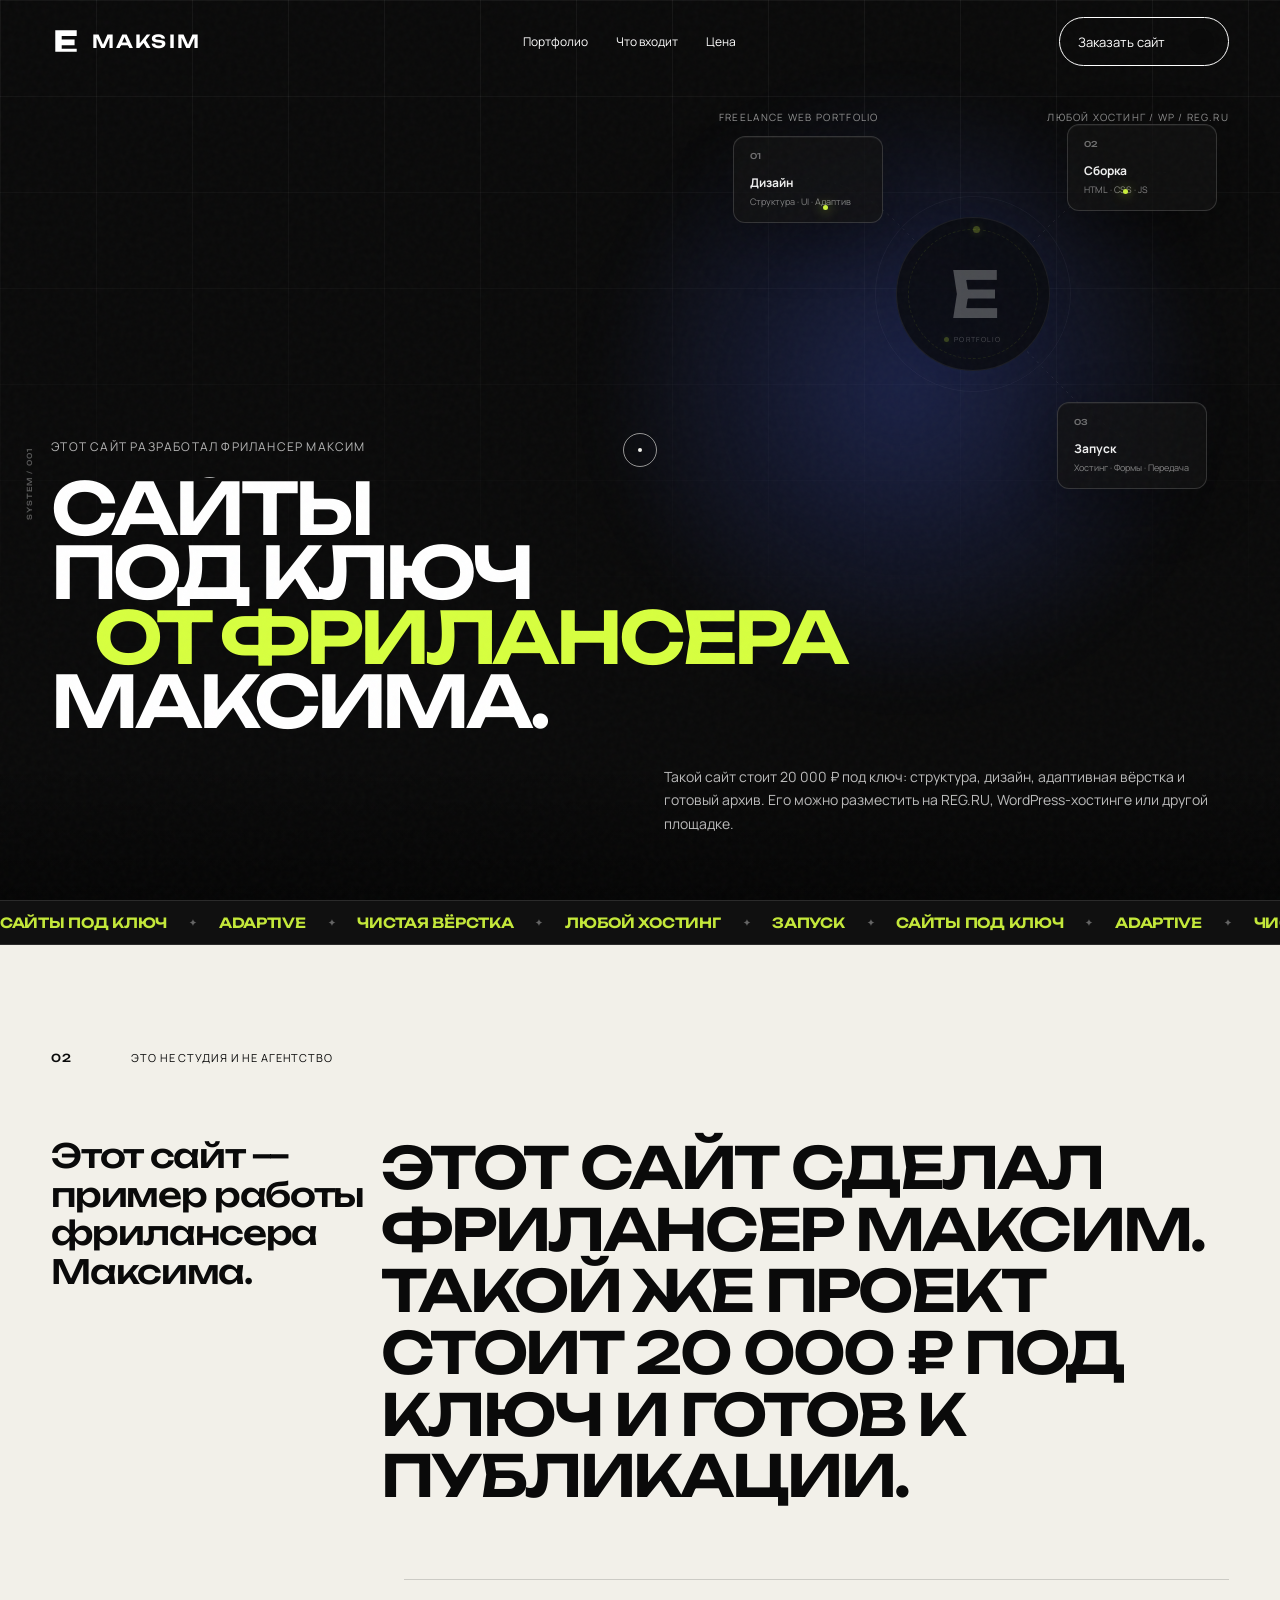
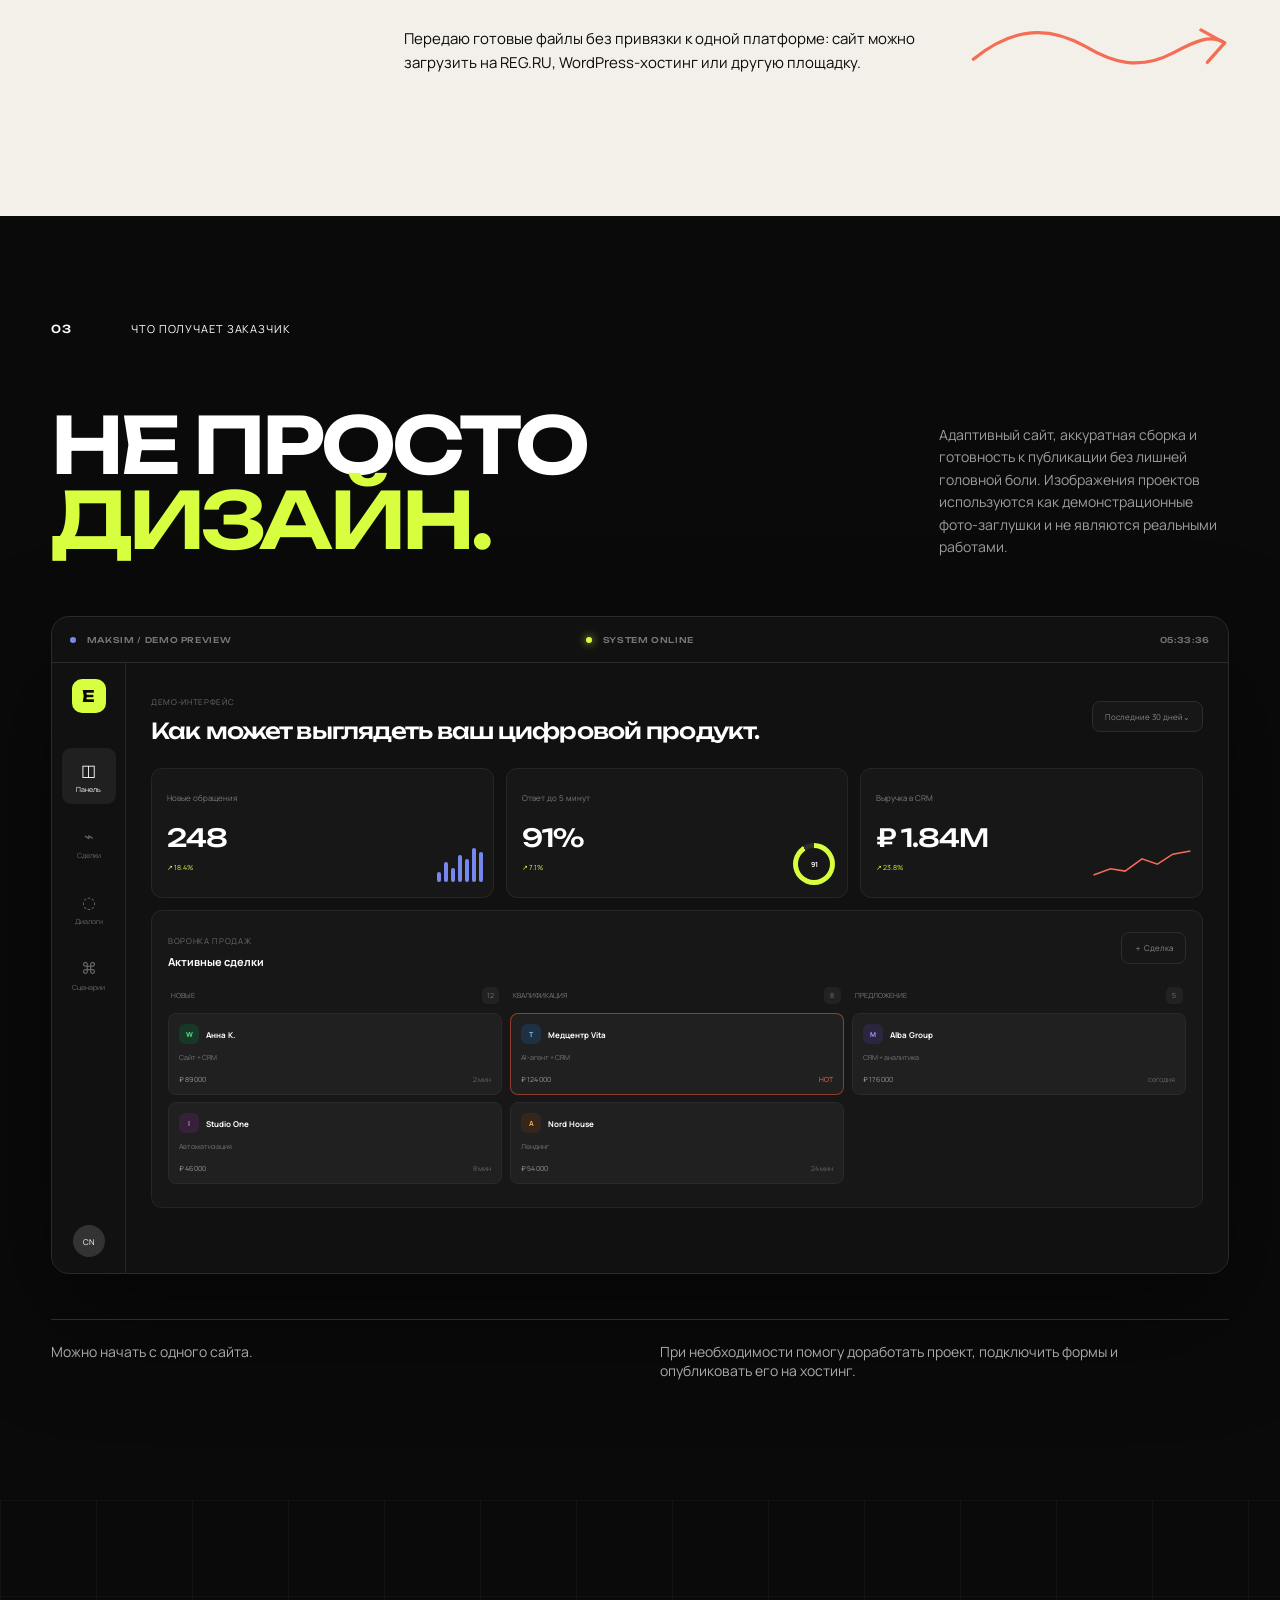
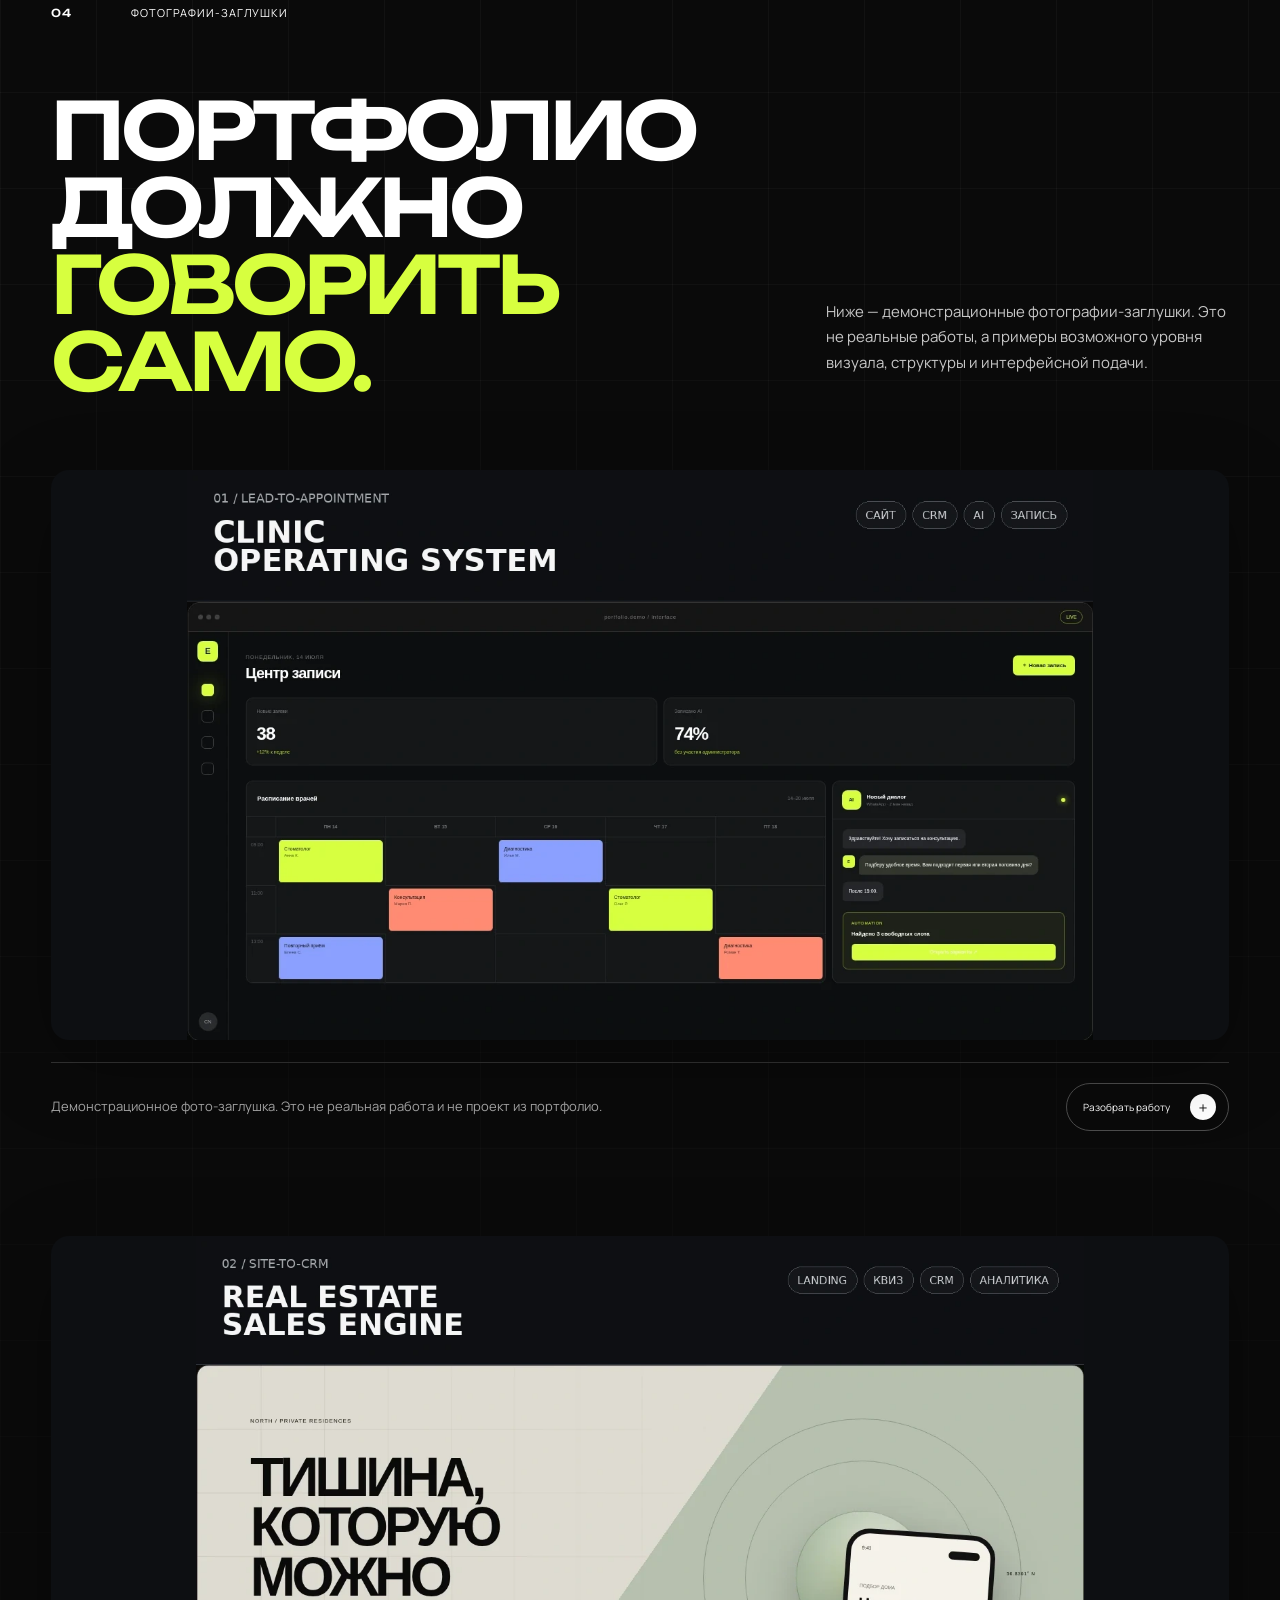
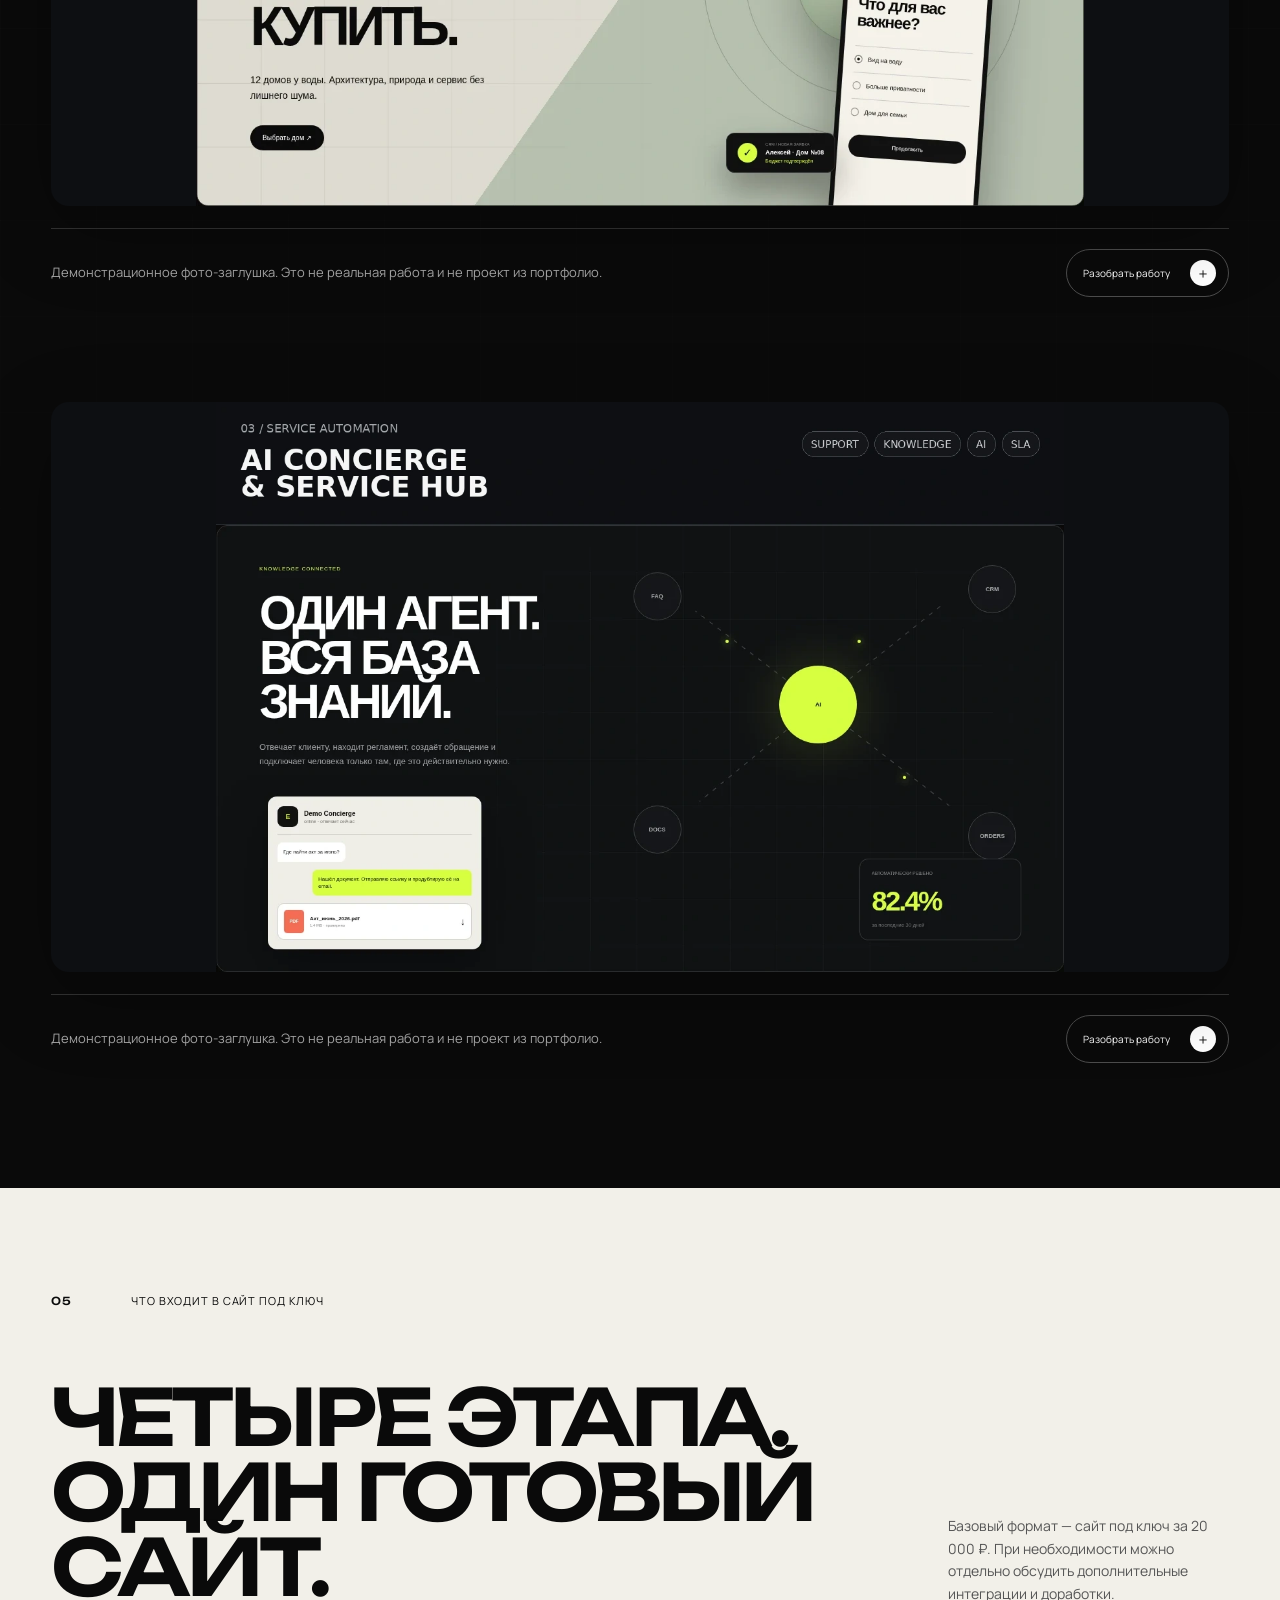
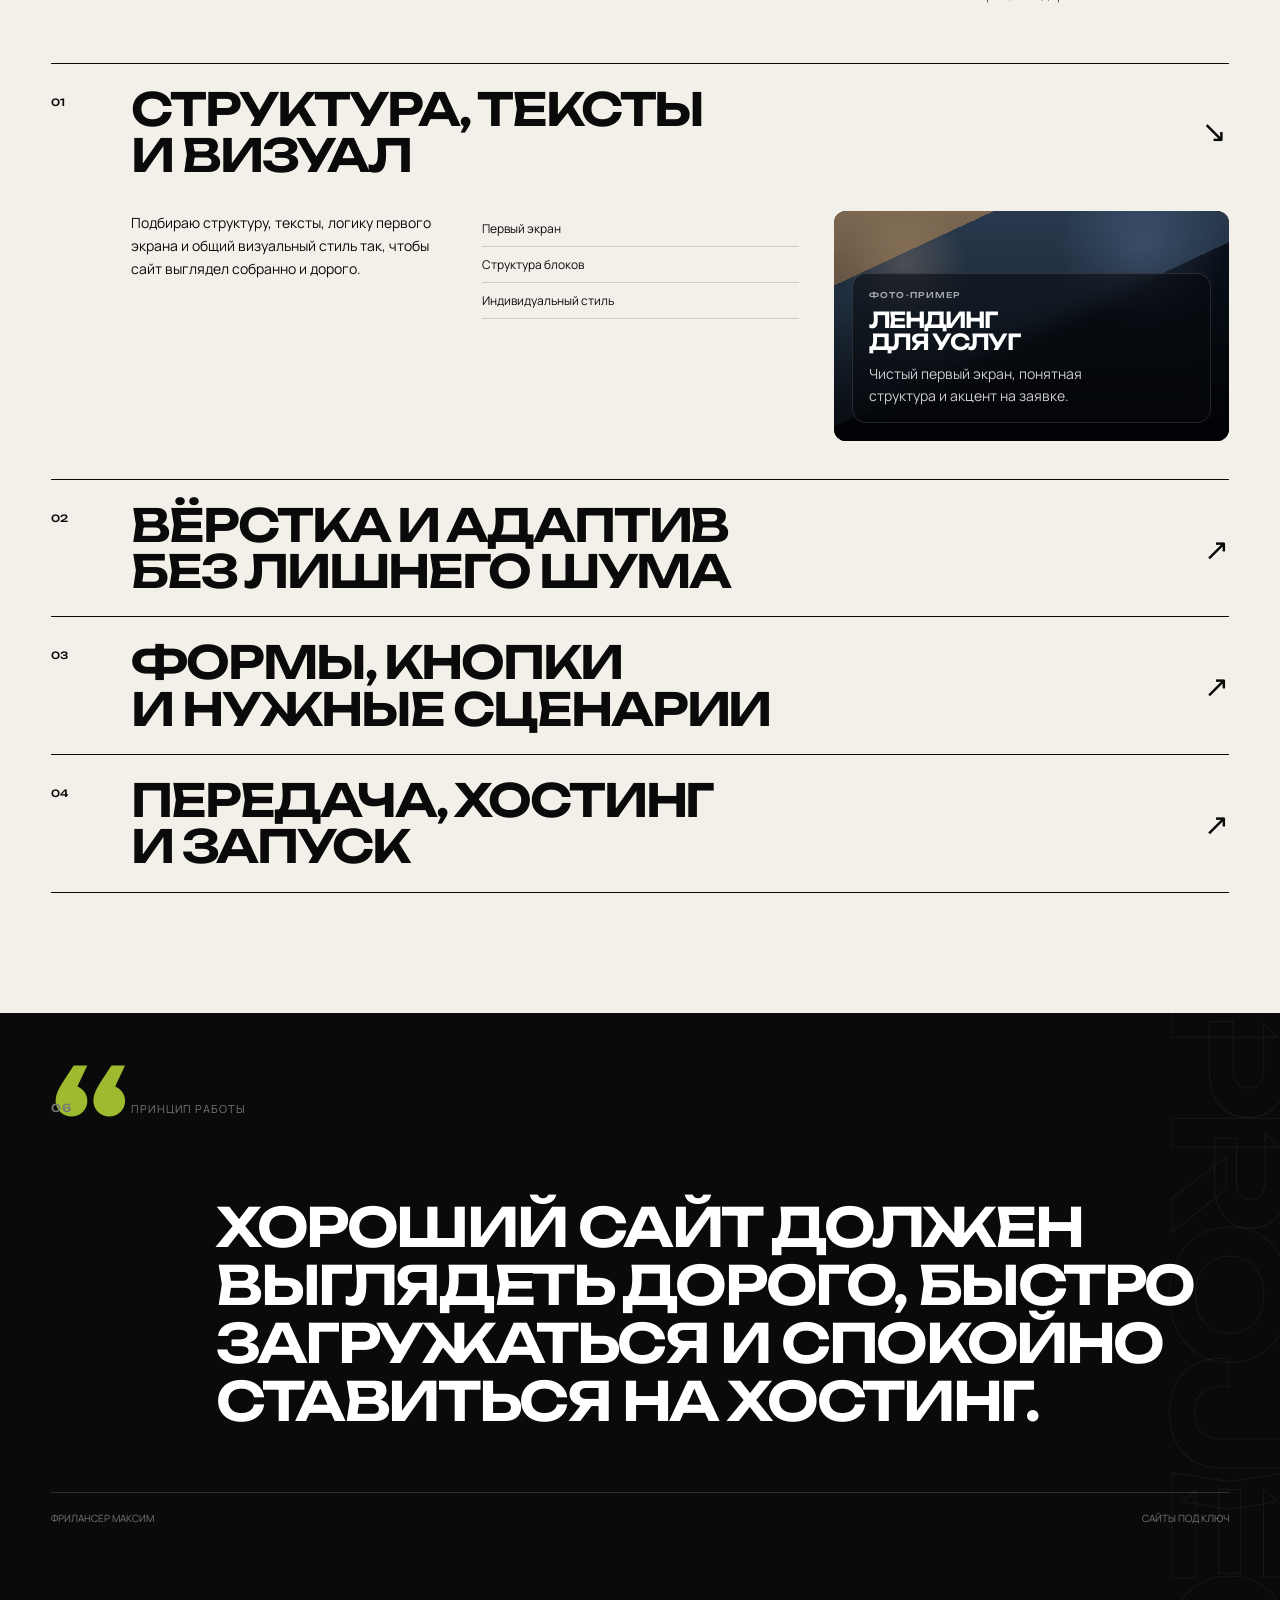
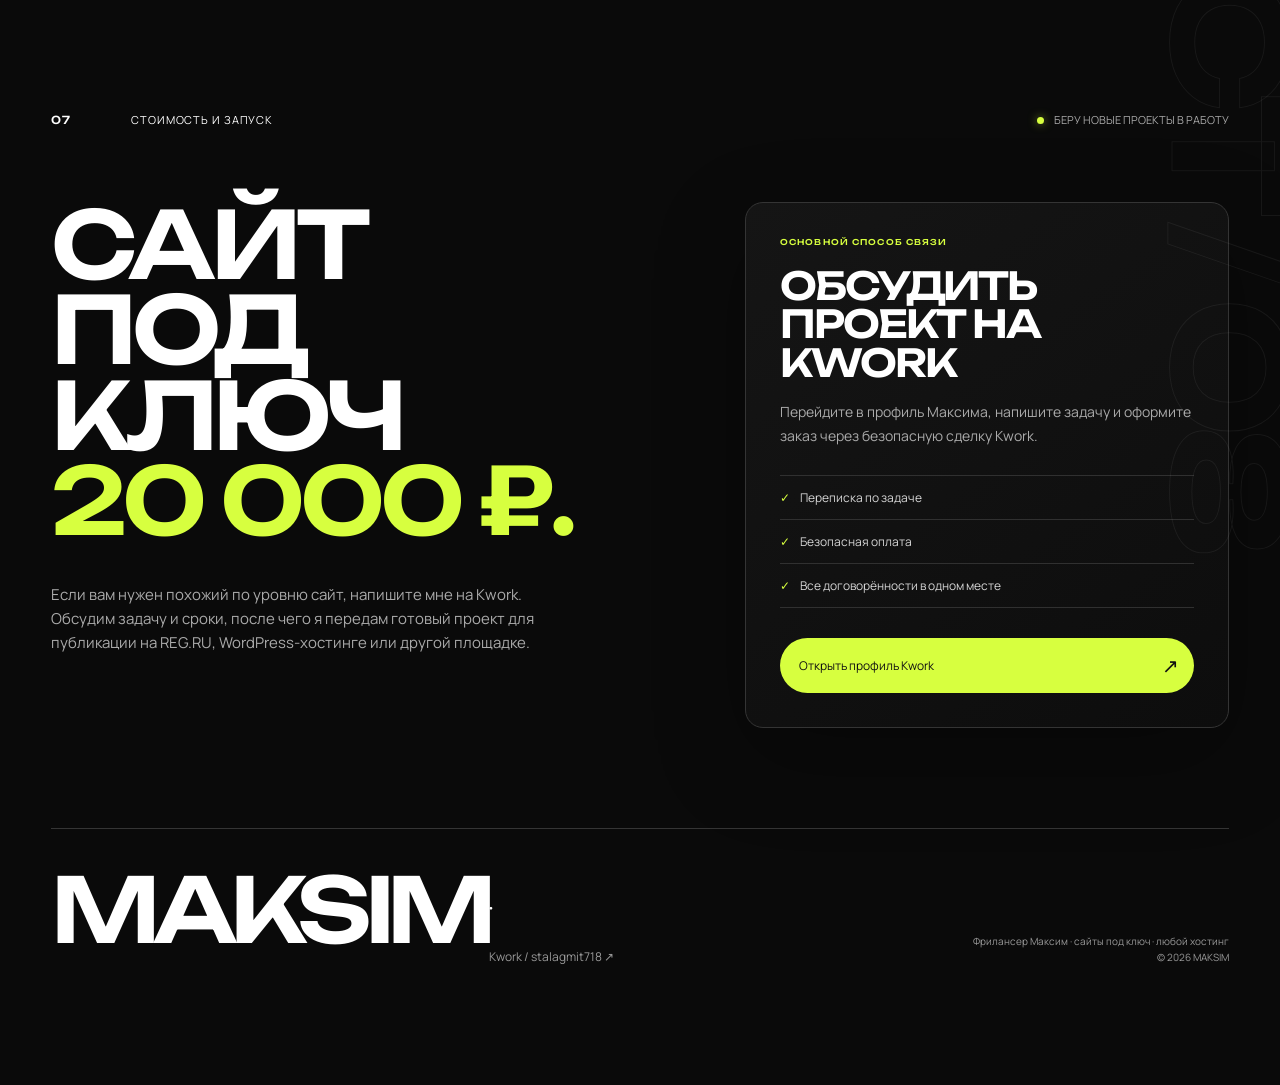
==== index.html @ 5addd1ff "Add files via upload" ====
<!DOCTYPE html>

<html lang="ru">
<head>
<meta charset="utf-8"/>
<meta content="width=device-width, initial-scale=1" name="viewport"/>
<meta content="#0b0b0b" name="theme-color"/>
<meta content="Портфолио фрилансера Максима: сайты под ключ, которые можно разместить на любом хостинге. Базовая стоимость — 20 000 ₽." name="description"/>
<title>Максим — сайты под ключ за 20 000 ₽</title>
<link href="assets/favicon.svg" rel="icon" type="image/svg+xml"/>
<link href="styles.css" rel="stylesheet"/>
</head>
<body class="is-loading">
<div aria-hidden="true" class="loader">
<div class="loader-mark">E</div>
<div class="loader-copy"><span>MAKSIM / WEB PORTFOLIO</span><b data-loader-count="">00</b></div>
<div class="loader-track"><i></i></div>
</div>
<div aria-hidden="true" class="noise"></div>
<div aria-hidden="true" class="progress"><span></span></div>
<div aria-hidden="true" class="cursor"><i></i></div>
<header class="site-header" data-header="">
<a aria-label="Портфолио Максима — на главную" class="brand magnetic" href="#top">
<svg aria-hidden="true" viewbox="0 0 42 42">
<path d="M6 6h30v8H15v5h18v8H15v5h21v4H6z"></path>
</svg>
<span>MAKSIM</span>
</a>
<nav aria-label="Основная навигация" class="desktop-nav"><a href="#work">Портфолио</a><a href="#services">Что входит</a><a href="#contact">Цена</a></nav>
<a class="header-cta magnetic" href="#contact"><span>Заказать сайт</span><b>↗</b></a>
<button aria-expanded="false" aria-label="Открыть меню" class="menu-toggle"><span></span><span></span></button>
</header>
<aside aria-hidden="true" class="mobile-menu">
<nav><a href="#work">Портфолио</a><a href="#services">Что входит</a><a href="#contact">Заказать сайт ↗</a></nav>
<small>Фрилансер · сайты под ключ · любой хостинг</small>
</aside>
<main id="top">
<section aria-labelledby="hero-title" class="hero section-dark">
<div aria-hidden="true" class="hero-grid"></div>
<div aria-hidden="true" class="hero-glow"></div>
<div class="hero-topline reveal">
<span>Freelance web portfolio</span>
<span>Любой хостинг / WP / reg.ru</span>
</div>
<div class="hero-copy">
<p class="eyebrow reveal">Этот сайт разработал фрилансер Максим</p>
<h1 id="hero-title">
<span class="line"><em>САЙТЫ</em></span>
<span class="line"><em>ПОД КЛЮЧ</em></span>
<span class="line accent-line"><em>ОТ ФРИЛАНСЕРА</em></span>
<span class="line"><em>МАКСИМА.</em></span>
</h1>
<div class="hero-bottom reveal">
<p>Такой сайт стоит 20 000 ₽ под ключ: структура, дизайн, адаптивная вёрстка и готовый архив. Его можно разместить на REG.RU, WordPress‑хостинге или другой площадке.</p>
</div>
</div>
<div aria-label="Схема создания сайта фрилансером Максимом" class="hero-orbit">
<svg aria-hidden="true" class="orbit-lines" preserveaspectratio="none" viewbox="0 0 800 620"><path d="M90 115 C245 100 285 205 390 285"></path><path d="M710 105 C560 105 525 205 410 285"></path><path d="M650 515 C545 455 510 385 410 315"></path></svg>
<div class="orbit-node n1" data-depth="8"><small>01</small><strong>Дизайн</strong><span>Структура · UI · Адаптив</span></div>
<div class="orbit-node n2" data-depth="13"><small>02</small><strong>Сборка</strong><span>HTML · CSS · JS</span></div>
<div class="orbit-node core" data-depth="18"><div class="core-ring"></div><strong>E</strong><i>portfolio</i></div>
<div class="orbit-node n4" data-depth="15"><small>03</small><strong>Запуск</strong><span>Хостинг · Формы · Передача</span></div>
<span class="signal s1"></span><span class="signal s2"></span>
</div>
<div aria-hidden="true" class="hero-watermark">E</div>
</section>
<section aria-label="Навыки и преимущества" class="ticker">
<div class="ticker-track">
<span>САЙТЫ ПОД КЛЮЧ</span><b>✦</b><span>ADAPTIVE</span><b>✦</b><span>ЧИСТАЯ ВЁРСТКА</span><b>✦</b><span>ЛЮБОЙ ХОСТИНГ</span><b>✦</b><span>ЗАПУСК</span><b>✦</b>
<span>САЙТЫ ПОД КЛЮЧ</span><b>✦</b><span>ADAPTIVE</span><b>✦</b><span>ЧИСТАЯ ВЁРСТКА</span><b>✦</b><span>ЛЮБОЙ ХОСТИНГ</span><b>✦</b><span>ЗАПУСК</span><b>✦</b>
</div>
</section>
<section class="manifesto section-light">
<div class="section-label reveal"><span>02</span><p>Это не студия и не агентство</p></div>
<div class="manifesto-copy">
<p class="intro reveal">Этот сайт — пример работы фрилансера Максима.</p>
<h2 class="word-reveal">ЭТОТ САЙТ СДЕЛАЛ ФРИЛАНСЕР МАКСИМ. ТАКОЙ ЖЕ ПРОЕКТ СТОИТ 20 000 ₽ ПОД КЛЮЧ И ГОТОВ К ПУБЛИКАЦИИ.</h2>
</div>
<div class="manifesto-foot reveal">
<p>Передаю готовые файлы без привязки к одной платформе: сайт можно загрузить на REG.RU, WordPress‑хостинг или другую площадку.</p>
<span aria-hidden="true" class="scribble">
<svg viewbox="0 0 240 80"><path d="M4 50c38-31 71-30 103-12 25 15 50 23 82 6 20-11 34-17 47-9"></path><path d="m214 23 22 12-16 18"></path></svg>
</span>
</div>
</section>
<section class="system section-dark" id="system">
<div class="section-label reveal"><span>03</span><p>Что получает заказчик</p></div>
<div class="system-heading">
<h2 class="reveal">НЕ ПРОСТО<br/><span>ДИЗАЙН.</span></h2>
<p class="reveal">Адаптивный сайт, аккуратная сборка и готовность к публикации без лишней головной боли. Изображения проектов используются как демонстрационные фото-заглушки и не являются реальными работами.</p>
</div>
<div class="control-room reveal">
<div class="window-top">
<div class="window-brand"><i></i> MAKSIM / DEMO PREVIEW</div>
<div class="window-status"><span></span> SYSTEM ONLINE</div>
<div class="window-time" id="clock">12:48:03</div>
</div>
<div class="control-layout">
<aside class="control-sidebar">
<div class="mini-logo">E</div>
<button aria-label="Панель" class="active"><span>◫</span><small>Панель</small></button>
<button aria-label="Сделки"><span>⌁</span><small>Сделки</small></button>
<button aria-label="Диалоги"><span>◌</span><small>Диалоги</small></button>
<button aria-label="Автоматизации"><span>⌘</span><small>Сценарии</small></button>
<div class="sidebar-bottom">CN</div>
</aside>
<div class="control-main">
<div class="dashboard-head">
<div><small>Демо‑интерфейс</small><h3>Как может выглядеть ваш цифровой продукт.</h3></div>
<button>Последние 30 дней⌄</button>
</div>
<div class="metric-row">
<article><small>Новые обращения</small><strong>248</strong><span>↗ 18.4%</span><div class="spark"><i></i><i></i><i></i><i></i><i></i><i></i><i></i></div></article>
<article><small>Ответ до 5 минут</small><strong>91%</strong><span>↗ 7.1%</span><div class="donut"><b>91</b></div></article>
<article><small>В работе</small><strong>64</strong><span class="neutral">12 требуют внимания</span><div class="people"><i>А</i><i>М</i><i>Д</i><i>+4</i></div></article>
<article><small>Выручка в CRM</small><strong>₽ 1.84M</strong><span>↗ 23.8%</span><div class="linechart"><svg viewbox="0 0 130 42"><path d="M2 35 24 27 43 30 65 14 85 21 105 8 128 4"></path></svg></div></article>
</div>
<div class="workspace-grid">
<div class="pipeline-panel">
<div class="panel-title"><div><small>Воронка продаж</small><strong>Активные сделки</strong></div><button>＋ Сделка</button></div>
<div class="pipeline-columns">
<div class="pipe-col"><header><span>НОВЫЕ</span><b>12</b></header>
<article><div><i class="source wa">W</i><strong>Анна К.</strong></div><small>Сайт + CRM</small><footer><span>₽ 89 000</span><b>2 мин</b></footer></article>
<article><div><i class="source ig">I</i><strong>Studio One</strong></div><small>Автоматизация</small><footer><span>₽ 46 000</span><b>8 мин</b></footer></article>
</div>
<div class="pipe-col"><header><span>КВАЛИФИКАЦИЯ</span><b>8</b></header>
<article class="hot"><div><i class="source tg">T</i><strong>Медцентр Vita</strong></div><small>AI‑агент + CRM</small><footer><span>₽ 124 000</span><b>HOT</b></footer></article>
<article><div><i class="source ad">A</i><strong>Nord House</strong></div><small>Лендинг</small><footer><span>₽ 54 000</span><b>24 мин</b></footer></article>
</div>
<div class="pipe-col"><header><span>ПРЕДЛОЖЕНИЕ</span><b>5</b></header>
<article><div><i class="source ml">M</i><strong>Alba Group</strong></div><small>CRM + аналитика</small><footer><span>₽ 176 000</span><b>сегодня</b></footer></article>
</div>
<div class="pipe-col"><header><span>СДЕЛКА</span><b>4</b></header>
<article class="won"><div><i class="source wa">W</i><strong>Forma</strong></div><small>Корпоративный сайт</small><footer><span>₽ 138 000</span><b>✓ WON</b></footer></article>
</div>
</div>
</div>
<div class="automation-panel">
<div class="panel-title"><div><small>Автоматизации</small><strong>Сценарий «Новая заявка»</strong></div><span class="live-dot">LIVE</span></div>
<div class="flow-canvas">
<svg preserveaspectratio="none" viewbox="0 0 500 310"><path d="M82 64 H182 V123 H280 V82 H410"></path><path d="M280 123 V229 H407"></path></svg>
<div class="flow-node fn1"><i>⚡</i><span>Триггер</span><strong>Новая заявка</strong></div>
<div class="flow-node fn2"><i>AI</i><span>Анализ</span><strong>Квалификация</strong></div>
<div class="flow-node fn3"><i>W</i><span>Сообщение</span><strong>Ответ в WhatsApp</strong></div>
<div class="flow-node fn4"><i>✓</i><span>CRM</span><strong>Создать сделку</strong></div>
<div class="flow-node fn5"><i>↻</i><span>Follow‑up</span><strong>Через 24 часа</strong></div>
<b class="pulse p1"></b><b class="pulse p2"></b>
</div>
</div>
</div>
</div>
</div>
</div>
<div class="system-caption reveal">
<p>Можно начать с одного сайта.</p>
<p>При необходимости помогу доработать проект, подключить формы и опубликовать его на хостинг.</p>
</div>
</section><section class="work section-dark" id="work">
<div class="section-label reveal"><span>04</span><p>Фотографии-заглушки</p></div>
<div class="work-head">
<h2 class="reveal">ПОРТФОЛИО ДОЛЖНО<br/><span>ГОВОРИТЬ САМО.</span></h2>
<div class="work-copy reveal">
<p>Ниже — демонстрационные фотографии-заглушки. Это не реальные работы, а примеры возможного уровня визуала, структуры и интерфейсной подачи.</p>

</div>
</div>
<div class="scene-stack">
<article class="scene-card scene-clinic reveal" data-scene="">

<figure class="portfolio-shot"><img alt="Статичное изображение проекта из портфолио Максима" decoding="async" loading="lazy" src="assets/portfolio-work-01.webp"/></figure>
<div class="scene-foot"><p>Демонстрационное фото-заглушка. Это не реальная работа и не проект из портфолио.</p><button class="scene-toggle" type="button"><span>Разобрать работу</span><b>＋</b></button></div>
<div class="scene-detail"><div class="scene-placeholder"><p>Тут будет разбор работы.</p></div></div>
</article>
<article class="scene-card scene-estate reveal" data-scene="">

<figure class="portfolio-shot"><img alt="Статичное изображение проекта из портфолио Максима" decoding="async" loading="lazy" src="assets/portfolio-work-02.webp"/></figure>
<div class="scene-foot"><p>Демонстрационное фото-заглушка. Это не реальная работа и не проект из портфолио.</p><button class="scene-toggle" type="button"><span>Разобрать работу</span><b>＋</b></button></div>
<div class="scene-detail"><div class="scene-placeholder"><p>Тут будет разбор работы.</p></div></div>
</article>
<article class="scene-card scene-service reveal" data-scene="">

<figure class="portfolio-shot"><img alt="Статичное изображение проекта из портфолио Максима" decoding="async" loading="lazy" src="assets/portfolio-work-03.webp"/></figure>
<div class="scene-foot"><p>Демонстрационное фото-заглушка. Это не реальная работа и не проект из портфолио.</p><button class="scene-toggle" type="button"><span>Разобрать работу</span><b>＋</b></button></div>
<div class="scene-detail"><div class="scene-placeholder"><p>Тут будет разбор работы.</p></div></div>
</article>
</div>
</section><section class="services section-light" id="services">
<div class="section-label reveal"><span>05</span><p>Что входит в сайт под ключ</p></div>
<div class="services-head reveal">
<h2>ЧЕТЫРЕ ЭТАПА.<br/><span>ОДИН ГОТОВЫЙ САЙТ.</span></h2>
<p>Базовый формат — сайт под ключ за 20 000 ₽. При необходимости можно отдельно обсудить дополнительные интеграции и доработки.</p>
</div>
<div class="service-list">
<article class="service-item active" data-service="web">
<div class="service-no">01</div>
<button class="service-trigger"><span>СТРУКТУРА, ТЕКСТЫ<br/>И ВИЗУАЛ</span><b>↗</b></button>
<div class="service-content">
<p>Подбираю структуру, тексты, логику первого экрана и общий визуальный стиль так, чтобы сайт выглядел собранно и дорого.</p>
<ul><li>Первый экран</li><li>Структура блоков</li><li>Индивидуальный стиль</li></ul>
<div class="service-visual visual-photo visual-photo-site">
<div class="photo-overlay"><small>Фото-пример</small><strong>ЛЕНДИНГ<br/>ДЛЯ УСЛУГ</strong><p>Чистый первый экран, понятная структура и акцент на заявке.</p></div>
</div>
</div>
</article>
<article class="service-item" data-service="crm">
<div class="service-no">02</div>
<button class="service-trigger"><span>ВЁРСТКА И АДАПТИВ<br/>БЕЗ ЛИШНЕГО ШУМА</span><b>↗</b></button>
<div class="service-content">
<p>Собираю сайт аккуратно: desktop, tablet и mobile‑версии, чистые отступы, понятная сетка и лёгкая анимация там, где она действительно нужна.</p>
<ul><li>HTML / CSS / JS</li><li>Адаптив</li><li>Базовые анимации</li></ul>
<div class="service-visual visual-photo visual-photo-portfolio"><div class="photo-overlay"><small>Фото-пример</small><strong>ПОРТФОЛИО<br/>ИЛИ ЛИЧНЫЙ БРЕНД</strong><p>Подходит для эксперта, фрилансера или креативного специалиста.</p></div></div>
</div>
</article>
<article class="service-item" data-service="ai">
<div class="service-no">03</div>
<button class="service-trigger"><span>ФОРМЫ, КНОПКИ<br/>И НУЖНЫЕ СЦЕНАРИИ</span><b>↗</b></button>
<div class="service-content">
<p>Добавляю нужные интерактивные элементы: формы, CTA‑кнопки, раскрывающиеся блоки, плавные переходы и другие сценарии, которые делают сайт живым.</p>
<ul><li>Формы заявок</li><li>CTA‑блоки</li><li>UI‑сценарии</li></ul>
<div class="service-visual visual-photo visual-photo-business"><div class="photo-overlay"><small>Фото-пример</small><strong>САЙТ<br/>ДЛЯ БИЗНЕСА</strong><p>Страница с формой, кнопками и понятным сценарием обращения.</p></div></div>
</div>
</article>
<article class="service-item" data-service="auto">
<div class="service-no">04</div>
<button class="service-trigger"><span>ПЕРЕДАЧА, ХОСТИНГ<br/>И ЗАПУСК</span><b>↗</b></button>
<div class="service-content">
<p>Передаю готовый архив сайта и при необходимости помогаю разместить его на обычном хостинге: reg.ru, WordPress‑хостинге и других площадках.</p>
<ul><li>Готовый архив</li><li>Помощь с публикацией</li><li>Любой хостинг</li></ul>
<div class="service-visual visual-auto"><div class="nodes-mini"><i>A</i><i>B</i><i>C</i><i>D</i><svg viewbox="0 0 300 160"><path d="M45 45 145 80 255 42M145 80 255 124"></path></svg></div></div>
</div>
</article>
</div>
</section>
<section class="quote section-dark">
<div class="section-label quote-label reveal"><span>06</span><p>Принцип работы</p></div>
<div aria-hidden="true" class="quote-mark">“</div>
<blockquote class="reveal">ХОРОШИЙ САЙТ ДОЛЖЕН ВЫГЛЯДЕТЬ ДОРОГО, БЫСТРО ЗАГРУЖАТЬСЯ И СПОКОЙНО СТАВИТЬСЯ НА ХОСТИНГ.</blockquote>
<div class="quote-foot reveal"><span>Фрилансер Максим</span><span>Сайты под ключ</span></div>
</section>
<section class="contact section-dark contact-refined" id="contact">
<div class="contact-top">
<div class="section-label reveal"><span>07</span><p>Стоимость и запуск</p></div>
<p class="availability reveal"><i></i> Беру новые проекты в работу</p>
</div>
<div class="contact-layout">
<div class="contact-copy reveal">
<h2>САЙТ<br/>ПОД КЛЮЧ<br/><span>20 000 ₽.</span></h2>
<p>Если вам нужен похожий по уровню сайт, напишите мне на Kwork. Обсудим задачу и сроки, после чего я передам готовый проект для публикации на REG.RU, WordPress‑хостинге или другой площадке.</p>
</div>
<div class="kwork-card reveal"><small>ОСНОВНОЙ СПОСОБ СВЯЗИ</small><h3>ОБСУДИТЬ ПРОЕКТ НА KWORK</h3><p>Перейдите в профиль Максима, напишите задачу и оформите заказ через безопасную сделку Kwork.</p><ul><li>Переписка по задаче</li><li>Безопасная оплата</li><li>Все договорённости в одном месте</li></ul><a class="kwork-button magnetic" href="https://kwork.ru/user/stalagmit718" rel="noopener noreferrer" target="_blank"><span>Открыть профиль Kwork</span><b>↗</b></a></div>
</div>
<footer class="site-footer">
<a class="footer-brand" href="#top">MAKSIM<sup>•</sup></a>
<div><a href="https://kwork.ru/user/stalagmit718" rel="noopener noreferrer" target="_blank">Kwork / stalagmit718 ↗</a></div>
<p>Фрилансер Максим · сайты под ключ · любой хостинг<br/>© 2026 MAKSIM</p>
</footer>
</section>
</main>
<script src="script.js"></script>
</body>
</html>
---- styles.css ----
@import url('https://fonts.googleapis.com/css2?family=Manrope:wght@400;500;600;700&family=Unbounded:wght@500;600;700&display=swap');

:root{
  --ink:#0a0a0a;
  --paper:#f2f0e9;
  --paper2:#e8e5dc;
  --acid:#d7ff3f;
  --coral:#ff5b3a;
  --blue:#4f6bff;
  --muted:#8f8f8a;
  --line:rgba(10,10,10,.16);
  --line-dark:rgba(255,255,255,.15);
  --pad:clamp(20px,4vw,68px);
  --display:'Unbounded',Arial,sans-serif;
  --body:'Manrope',Arial,sans-serif;
}
*{box-sizing:border-box}
html{scroll-behavior:smooth;background:var(--ink)}
body{margin:0;background:var(--paper);color:var(--ink);font-family:var(--body);overflow-x:hidden;cursor:none}
a,button,input,textarea{font:inherit}a{color:inherit;text-decoration:none}button{color:inherit}.noise{position:fixed;inset:0;z-index:999;pointer-events:none;opacity:.035;background-image:url("data:image/svg+xml,%3Csvg viewBox='0 0 180 180' xmlns='http://www.w3.org/2000/svg'%3E%3Cfilter id='n'%3E%3CfeTurbulence type='fractalNoise' baseFrequency='.9' numOctaves='4' stitchTiles='stitch'/%3E%3C/filter%3E%3Crect width='100%25' height='100%25' filter='url(%23n)' opacity='.8'/%3E%3C/svg%3E")}.progress{position:fixed;left:0;top:0;width:100%;height:3px;z-index:1100;pointer-events:none}.progress span{display:block;width:0;height:100%;background:var(--acid)}.cursor{position:fixed;left:0;top:0;width:34px;height:34px;border:1px solid rgba(255,255,255,.6);border-radius:50%;mix-blend-mode:difference;z-index:1200;pointer-events:none;transform:translate(-50%,-50%);transition:width .25s,height .25s,background .25s}.cursor i{position:absolute;width:4px;height:4px;border-radius:50%;background:#fff;left:50%;top:50%;transform:translate(-50%,-50%)}.cursor.hover{width:62px;height:62px;background:#fff;border-color:#fff}.cursor.hover i{display:none}
.site-header{position:fixed;z-index:1000;top:0;left:0;width:100%;height:82px;padding:0 var(--pad);display:flex;align-items:center;justify-content:space-between;color:#fff;transition:background .3s,color .3s,transform .4s,border .3s}.site-header.scrolled{background:rgba(242,240,233,.9);backdrop-filter:blur(18px);color:var(--ink);border-bottom:1px solid rgba(10,10,10,.08)}.site-header.hide{transform:translateY(-100%)}.brand{display:flex;gap:11px;align-items:center;font:600 18px var(--display);letter-spacing:-.05em}.brand svg{width:30px;fill:currentColor}.desktop-nav{display:flex;gap:34px;font-size:13px}.desktop-nav a{position:relative}.desktop-nav a:after{content:"";position:absolute;left:0;bottom:-5px;width:0;height:1px;background:currentColor;transition:.25s}.desktop-nav a:hover:after{width:100%}.header-cta{display:flex;align-items:center;gap:24px;font-size:13px;border:1px solid currentColor;border-radius:99px;padding:11px 14px 11px 18px}.header-cta b{display:grid;place-items:center;width:25px;height:25px;background:currentColor;color:var(--ink);border-radius:50%;font-weight:400}.site-header.scrolled .header-cta b{color:var(--paper)}.menu-toggle{display:none;border:0;background:none;width:42px;height:42px;padding:10px}.menu-toggle span{height:1px;background:currentColor;display:block;margin:7px 0;transition:.3s}.mobile-menu{position:fixed;inset:0;z-index:900;background:var(--acid);padding:120px var(--pad) 40px;transform:translateY(-100%);transition:.55s cubic-bezier(.77,0,.18,1);display:flex;flex-direction:column;justify-content:space-between}.mobile-menu.open{transform:translateY(0)}.mobile-menu nav{display:flex;flex-direction:column}.mobile-menu nav a{font:600 clamp(34px,10vw,60px)/1.2 var(--display);padding:14px 0;border-bottom:1px solid rgba(0,0,0,.2)}
.section-dark{background:var(--ink);color:#fff}.section-light{background:var(--paper);color:var(--ink)}.section-coral{background:var(--coral);color:var(--ink)}.section-lime{background:var(--acid);color:var(--ink)}.section-label{display:grid;grid-template-columns:80px 1fr;align-items:center;font-size:11px;text-transform:uppercase;letter-spacing:.08em}.section-label span{font:500 11px var(--display)}.section-label p{margin:0}
.hero{position:relative;min-height:100svh;padding:110px var(--pad) 42px;overflow:hidden;display:flex;flex-direction:column}.hero-grid{position:absolute;inset:0;background-image:linear-gradient(rgba(255,255,255,.05) 1px,transparent 1px),linear-gradient(90deg,rgba(255,255,255,.05) 1px,transparent 1px);background-size:7.5vw 7.5vw;mask-image:linear-gradient(to bottom,black 0,transparent 78%)}.hero-glow{position:absolute;width:650px;height:650px;border-radius:50%;right:4%;top:7%;background:radial-gradient(circle,rgba(79,107,255,.25),rgba(79,107,255,0) 68%);filter:blur(20px)}.hero-topline{position:relative;z-index:2;display:flex;justify-content:space-between;margin-left:calc(55% + 20px);font-size:10px;letter-spacing:.12em;text-transform:uppercase;color:#969696}.hero-copy{position:relative;z-index:3;margin-top:auto;padding-top:8vh}.eyebrow{font-size:12px;color:#b6b6b6;text-transform:uppercase;letter-spacing:.1em;margin:0 0 22px}.hero h1{font:600 clamp(44px,6.35vw,120px)/.88 var(--display);letter-spacing:-.075em;margin:0;text-transform:uppercase;position:relative;z-index:5;max-width:95%}.hero h1 .line{display:block;overflow:hidden}.hero h1 em{display:block;font-style:normal;transform:translateY(105%);animation:titleIn 1.1s cubic-bezier(.16,1,.3,1) forwards}.hero h1 .line:nth-child(2) em{animation-delay:.08s}.hero h1 .line:nth-child(3) em{animation-delay:.16s}.hero h1 .line:nth-child(4) em{animation-delay:.24s}.hero h1 .accent-line{color:var(--acid);margin-left:8%}@keyframes titleIn{to{transform:translateY(0)}}.hero-bottom{display:grid;grid-template-columns:1fr 140px;gap:30px;align-items:end;width:47%;margin:34px 0 0 auto}.hero-bottom p{margin:0;font-size:15px;line-height:1.65;color:#c9c9c9}.round-link{width:112px;height:112px;border:1px solid #777;border-radius:50%;display:flex;flex-direction:column;justify-content:center;align-items:center;gap:10px;text-align:center;text-transform:uppercase;font-size:9px;letter-spacing:.08em;transition:.3s}.round-link b{font-size:20px;font-weight:400}.round-link:hover{background:var(--acid);color:var(--ink);border-color:var(--acid)}.hero-orbit{position:absolute;z-index:2;right:var(--pad);top:98px;width:42vw;height:47vh;min-height:390px;max-height:600px}.orbit-lines{position:absolute;inset:0;width:100%;height:100%;overflow:visible}.orbit-lines path{fill:none;stroke:rgba(255,255,255,.15);stroke-width:1;stroke-dasharray:4 7}.orbit-node{position:absolute;background:rgba(18,18,18,.8);border:1px solid rgba(255,255,255,.16);backdrop-filter:blur(12px);border-radius:12px;padding:14px 16px;min-width:144px;box-shadow:0 20px 60px rgba(0,0,0,.25);transition:transform .25s ease-out}.orbit-node small{display:block;font:500 8px var(--display);color:#777;margin-bottom:13px}.orbit-node strong{display:block;font-size:12px}.orbit-node span{display:block;font-size:9px;color:#8c8c8c;margin-top:4px}.orbit-node.n1{left:0;top:7%}.orbit-node.n2{right:2%;top:3%}.orbit-node.n3{left:2%;bottom:4%}.orbit-node.n4{right:1%;bottom:6%}.orbit-node.n5{right:3%;top:46%}.orbit-node.core{left:50%;top:47%;transform:translate(-50%,-50%);width:182px;height:182px;border-radius:50%;padding:0;display:grid;place-items:center;text-align:center;background:#111;border-color:rgba(215,255,63,.5);box-shadow:0 0 80px rgba(215,255,63,.12)}.core-ring{position:absolute;inset:11px;border:1px dashed rgba(215,255,63,.4);border-radius:50%;animation:spin 18s linear infinite}.orbit-node.core span{position:absolute;top:40px;font:600 10px var(--display);color:var(--acid);letter-spacing:.12em}.orbit-node.core strong{font:600 19px/1.05 var(--display);letter-spacing:-.04em}.orbit-node.core i{position:absolute;bottom:37px;font-style:normal;font-size:8px;text-transform:uppercase;color:#888}.orbit-node.core i:before{content:"";display:inline-block;width:5px;height:5px;border-radius:50%;background:var(--acid);margin-right:5px;box-shadow:0 0 8px var(--acid)}@keyframes spin{to{transform:rotate(360deg)}}.signal{position:absolute;width:5px;height:5px;background:var(--acid);border-radius:50%;box-shadow:0 0 12px var(--acid)}.signal.s1{left:20%;top:25%;animation:signal1 4.8s linear infinite}.signal.s2{right:19%;top:21%;animation:signal2 5.4s linear infinite}.signal.s3{left:24%;bottom:20%;animation:signal3 5s linear infinite}.signal.s4{right:15%;bottom:17%;animation:signal4 4.4s linear infinite}@keyframes signal1{50%{transform:translate(170px,100px);opacity:1}100%{transform:translate(300px,170px);opacity:0}}@keyframes signal2{50%{transform:translate(-140px,90px);opacity:1}100%{transform:translate(-260px,160px);opacity:0}}@keyframes signal3{50%{transform:translate(160px,-60px);opacity:1}100%{transform:translate(280px,-110px);opacity:0}}@keyframes signal4{50%{transform:translate(-140px,-55px);opacity:1}100%{transform:translate(-260px,-105px);opacity:0}}.hero-index{position:absolute;right:var(--pad);bottom:42px;display:flex;align-items:center;gap:10px;font:500 8px var(--display);color:#777}.hero-index i{display:block;width:60px;height:1px;background:#555}
.ticker{overflow:hidden;background:var(--acid);border-top:1px solid var(--ink);border-bottom:1px solid var(--ink);padding:18px 0}.ticker-track{display:flex;align-items:center;width:max-content;gap:25px;animation:ticker 28s linear infinite;font:600 18px var(--display);letter-spacing:-.04em}.ticker-track b{font-size:12px}@keyframes ticker{to{transform:translateX(-50%)}}
.manifesto{padding:90px var(--pad) 120px}.manifesto-copy{display:grid;grid-template-columns:30% 70%;margin-top:85px}.manifesto-copy .intro{margin:0;font:500 clamp(28px,3.1vw,55px)/1.1 var(--display);letter-spacing:-.055em;max-width:360px}.manifesto-copy .intro em{font-style:normal;color:var(--coral)}.manifesto h2{margin:0;font:600 clamp(38px,5.6vw,98px)/.99 var(--display);letter-spacing:-.07em}.manifesto h2 .word{display:inline-block;opacity:.13;transition:opacity .35s}.manifesto h2 .word.on{opacity:1}.manifesto-foot{margin:90px 0 0 30%;display:grid;grid-template-columns:1fr 260px;gap:30px;align-items:center;border-top:1px solid var(--line);padding-top:25px}.manifesto-foot p{max-width:600px;font-size:17px;line-height:1.6;margin:0}.scribble svg{width:100%;fill:none;stroke:var(--coral);stroke-width:3;stroke-linecap:round;stroke-linejoin:round}
.system{padding:90px var(--pad) 120px;overflow:hidden}.system-heading{display:flex;justify-content:space-between;align-items:flex-end;margin:80px 0 65px}.system-heading h2,.services-head h2,.approach-head h2{font:600 clamp(50px,7vw,124px)/.88 var(--display);letter-spacing:-.075em;margin:0}.system-heading h2 span{color:var(--acid)}.system-heading p{width:290px;margin:0;color:#aaa;line-height:1.6}.control-room{border:1px solid #2a2a2a;border-radius:18px;background:#111;box-shadow:0 60px 150px rgba(0,0,0,.55);overflow:hidden;transform:perspective(1800px) rotateX(3deg);transform-origin:center top}.window-top{height:46px;border-bottom:1px solid #2b2b2b;display:grid;grid-template-columns:1fr 1fr 1fr;align-items:center;padding:0 18px;color:#777;font:500 8px var(--display);letter-spacing:.08em}.window-brand i,.window-status span{display:inline-block;width:6px;height:6px;border-radius:50%;margin-right:8px}.window-brand i{background:var(--blue)}.window-status{text-align:center}.window-status span{background:var(--acid);box-shadow:0 0 8px var(--acid)}.window-time{text-align:right}.control-layout{display:grid;grid-template-columns:74px 1fr;min-height:680px}.control-sidebar{border-right:1px solid #262626;padding:16px 10px;display:flex;flex-direction:column;align-items:center;gap:10px}.mini-logo{font:700 16px var(--display);width:34px;height:34px;border-radius:10px;background:var(--acid);color:var(--ink);display:grid;place-items:center;margin-bottom:25px}.control-sidebar button{width:54px;height:56px;background:transparent;border:0;border-radius:9px;color:#686868;display:flex;flex-direction:column;align-items:center;justify-content:center;gap:4px}.control-sidebar button span{font-size:16px}.control-sidebar button small{font-size:7px}.control-sidebar button.active{background:#202020;color:#fff}.sidebar-bottom{margin-top:auto;width:32px;height:32px;border-radius:50%;background:#333;display:grid;place-items:center;font-size:8px}.control-main{padding:25px}.dashboard-head,.panel-title{display:flex;justify-content:space-between;align-items:center}.dashboard-head small,.panel-title small{color:#686868;font-size:8px;text-transform:uppercase;letter-spacing:.08em}.dashboard-head h3{font:500 22px var(--display);letter-spacing:-.04em;margin:7px 0 0}.dashboard-head button,.panel-title button{border:1px solid #2c2c2c;background:#171717;color:#888;border-radius:8px;padding:9px 12px;font-size:8px}.metric-row{display:grid;grid-template-columns:repeat(4,1fr);gap:12px;margin-top:24px}.metric-row article{position:relative;min-height:130px;background:#171717;border:1px solid #262626;border-radius:11px;padding:15px;overflow:hidden}.metric-row small{color:#7b7b7b;font-size:8px}.metric-row strong{display:block;font:500 25px var(--display);letter-spacing:-.04em;margin-top:16px}.metric-row span{font-size:7px;color:var(--acid)}.metric-row span.neutral{color:#777}.spark{position:absolute;right:10px;bottom:15px;display:flex;align-items:end;gap:3px;height:36px}.spark i{width:4px;background:var(--blue);border-radius:2px}.spark i:nth-child(1){height:10px}.spark i:nth-child(2){height:20px}.spark i:nth-child(3){height:14px}.spark i:nth-child(4){height:27px}.spark i:nth-child(5){height:23px}.spark i:nth-child(6){height:34px}.spark i:nth-child(7){height:30px}.donut{position:absolute;right:12px;bottom:12px;width:42px;height:42px;border-radius:50%;background:conic-gradient(var(--acid) 0 91%,#2d2d2d 91%);display:grid;place-items:center}.donut:after{content:"";position:absolute;inset:5px;border-radius:50%;background:#171717}.donut b{font-size:7px;z-index:1}.people{position:absolute;right:12px;bottom:12px;display:flex}.people i{font-style:normal;width:25px;height:25px;margin-left:-6px;border:2px solid #171717;border-radius:50%;background:#373737;display:grid;place-items:center;font-size:7px}.linechart{position:absolute;right:10px;bottom:12px;width:100px}.linechart path{fill:none;stroke:var(--coral);stroke-width:2}.workspace-grid{display:grid;grid-template-columns:1.45fr .75fr;gap:12px;margin-top:12px}.pipeline-panel,.automation-panel{background:#171717;border:1px solid #262626;border-radius:11px;padding:16px;min-width:0}.panel-title strong{display:block;font-size:11px;margin-top:5px}.pipeline-columns{display:grid;grid-template-columns:repeat(4,1fr);gap:8px;margin-top:18px}.pipe-col{min-width:0}.pipe-col header{display:flex;justify-content:space-between;align-items:center;padding:0 3px 9px;font-size:7px;color:#777}.pipe-col header b{width:17px;height:17px;border-radius:5px;background:#222;display:grid;place-items:center;font-weight:400}.pipe-col article{background:#202020;border:1px solid #2a2a2a;border-radius:8px;padding:10px;margin-bottom:7px}.pipe-col article>div{display:flex;align-items:center;gap:7px}.source{width:20px;height:20px;border-radius:6px;display:grid;place-items:center;font-style:normal;font-size:7px;font-weight:700}.source.wa{background:#173827;color:#66e294}.source.ig{background:#37203a;color:#e08bec}.source.tg{background:#1d3142;color:#6ec6ff}.source.ad{background:#34261a;color:#ffb04e}.source.ml{background:#2b2540;color:#a79aff}.pipe-col article strong{font-size:8px}.pipe-col article>small{display:block;color:#747474;font-size:7px;margin:9px 0 13px}.pipe-col footer{display:flex;justify-content:space-between;font-size:7px;color:#999}.pipe-col footer b{font-weight:400;color:#666}.pipe-col article.hot{border-color:rgba(255,91,58,.5)}.pipe-col article.hot footer b{color:var(--coral)}.pipe-col article.won{border-color:rgba(215,255,63,.4)}.pipe-col article.won footer b{color:var(--acid)}.live-dot{font:500 7px var(--display);color:var(--acid);padding:6px 8px;border-radius:99px;background:rgba(215,255,63,.08)}.flow-canvas{height:330px;margin-top:14px;border-radius:8px;background-image:radial-gradient(#303030 1px,transparent 1px);background-size:12px 12px;position:relative;overflow:hidden}.flow-canvas svg{position:absolute;inset:0;width:100%;height:100%}.flow-canvas path{fill:none;stroke:#4c4c4c;stroke-width:1.5}.flow-node{position:absolute;width:120px;background:#232323;border:1px solid #363636;border-radius:8px;padding:9px}.flow-node i{float:left;width:23px;height:23px;border-radius:6px;background:#343434;display:grid;place-items:center;font-style:normal;font-size:7px;margin-right:7px}.flow-node span{display:block;color:#6e6e6e;font-size:6px}.flow-node strong{display:block;font-size:7px;margin-top:3px}.fn1{left:5%;top:12%}.fn2{left:36%;top:33%}.fn3{right:3%;top:17%}.fn4{right:4%;bottom:13%}.fn5{left:35%;bottom:9%}.pulse{position:absolute;width:6px;height:6px;border-radius:50%;background:var(--acid);box-shadow:0 0 10px var(--acid)}.pulse.p1{left:20%;top:21%;animation:flowPulse1 4s linear infinite}.pulse.p2{left:59%;top:61%;animation:flowPulse2 4.8s linear infinite}@keyframes flowPulse1{to{transform:translate(260px,20px);opacity:0}}@keyframes flowPulse2{to{transform:translate(120px,95px);opacity:0}}.system-caption{display:grid;grid-template-columns:1fr 1fr;gap:40px;margin-top:55px;padding-top:22px;border-top:1px solid var(--line-dark);font-size:14px;color:#aaa}.system-caption p{margin:0}.system-caption p:last-child{max-width:500px}
.services{padding:90px var(--pad) 120px}.services-head{display:flex;align-items:flex-end;justify-content:space-between;margin:80px 0 70px}.services-head h2 span{color:var(--coral)}.services-head p{width:330px;line-height:1.6;margin:0}.service-list{border-top:1px solid var(--ink)}.service-item{display:grid;grid-template-columns:80px 1fr;border-bottom:1px solid var(--ink);position:relative}.service-no{font:500 10px var(--display);padding-top:32px}.service-trigger{border:0;background:none;padding:25px 0;text-align:left;display:flex;align-items:center;justify-content:space-between;width:100%;cursor:none}.service-trigger span{font:600 clamp(29px,4.3vw,75px)/.96 var(--display);letter-spacing:-.065em}.service-trigger b{font-size:30px;font-weight:400;transition:.3s}.service-item.active .service-trigger b{transform:rotate(90deg)}.service-content{grid-column:2;padding:0 0 0;display:grid;grid-template-columns:1fr 1fr 1.25fr;gap:35px;max-height:0;overflow:hidden;transition:max-height .7s cubic-bezier(.16,1,.3,1),padding .5s}.service-item.active .service-content{max-height:480px;padding:10px 0 38px}.service-content p{font-size:15px;line-height:1.65;margin:0}.service-content ul{margin:0;padding:0;list-style:none;font-size:12px}.service-content li{padding:9px 0;border-bottom:1px solid var(--line)}.service-visual{height:230px;background:var(--ink);border-radius:12px;position:relative;overflow:hidden}.visual-photo{background:#0f1218;isolation:isolate}.visual-photo::before{content:"";position:absolute;inset:0;filter:saturate(1.08) contrast(1.04)}.visual-photo::after{content:"";position:absolute;inset:0;background:linear-gradient(transparent 42%,rgba(0,0,0,.56));opacity:.95}.photo-overlay{position:absolute;left:18px;right:18px;bottom:18px;z-index:2;padding:16px 16px 15px;border-radius:14px;background:rgba(8,10,14,.54);backdrop-filter:blur(10px);border:1px solid rgba(255,255,255,.12);color:#fff}.photo-overlay small{display:block;font:500 8px var(--display);letter-spacing:.16em;text-transform:uppercase;color:rgba(255,255,255,.62);margin-bottom:9px}.photo-overlay strong{display:block;font:600 22px/1 var(--display);letter-spacing:-.06em;margin-bottom:10px}.photo-overlay p{margin:0;color:rgba(255,255,255,.8);font-size:10px;line-height:1.55;max-width:220px}.visual-photo-site::before{background:linear-gradient(180deg,rgba(0,0,0,.14),rgba(0,0,0,.62)),radial-gradient(circle at 18% 24%,rgba(254,212,174,.26),transparent 17%),radial-gradient(circle at 78% 16%,rgba(164,194,255,.24),transparent 23%),linear-gradient(155deg,#8f7a63 0 18%,#34465b 18% 52%,#121923 52% 100%)}.visual-photo-portfolio::before{background:linear-gradient(180deg,rgba(0,0,0,.12),rgba(0,0,0,.64)),radial-gradient(circle at 26% 20%,rgba(255,255,255,.16),transparent 18%),radial-gradient(circle at 70% 22%,rgba(215,255,63,.14),transparent 22%),linear-gradient(145deg,#2e3137 0 24%,#5f6671 24% 45%,#11151c 45% 100%)}.visual-photo-business::before{background:linear-gradient(180deg,rgba(0,0,0,.1),rgba(0,0,0,.64)),radial-gradient(circle at 24% 22%,rgba(255,255,255,.12),transparent 18%),radial-gradient(circle at 81% 18%,rgba(113,157,255,.22),transparent 24%),linear-gradient(150deg,#2d3b46 0 24%,#c8b497 24% 40%,#0d1217 40% 100%)}.visual-auto{background:var(--ink)}.nodes-mini{position:absolute;inset:0}.nodes-mini i{position:absolute;width:38px;height:38px;border-radius:10px;background:var(--acid);display:grid;place-items:center;font:600 10px var(--display);font-style:normal;z-index:2}.nodes-mini i:nth-child(1){left:10%;top:20%}.nodes-mini i:nth-child(2){left:43%;top:42%;background:var(--coral)}.nodes-mini i:nth-child(3){right:10%;top:18%;background:var(--blue);color:#fff}.nodes-mini i:nth-child(4){right:9%;bottom:16%;background:#fff}.nodes-mini svg{position:absolute;inset:0;width:100%;height:100%}.nodes-mini path{fill:none;stroke:#666;stroke-width:1}
.outcomes{padding:90px var(--pad) 120px}.outcomes-grid{display:grid;grid-template-columns:42% 58%;margin-top:80px}.outcome-title h2 span{color:var(--paper)}.outcome-title p{max-width:330px;line-height:1.6;margin-top:35px}.comparison{border-top:1px solid var(--ink)}.compare-head,.compare-row{display:grid;grid-template-columns:1fr 70px 1fr;gap:20px;align-items:center;border-bottom:1px solid rgba(0,0,0,.35)}.compare-head{font:500 10px var(--display);text-transform:uppercase;padding:13px 0}.compare-head span:last-child{grid-column:3}.compare-row{padding:25px 0}.compare-row p{font-size:14px;line-height:1.4;margin:0}.compare-row i{font-style:normal;text-align:center;font-size:18px}.compare-row p:last-child{font-weight:700}
.approach{padding:90px var(--pad) 120px}.approach-head{display:flex;justify-content:space-between;align-items:flex-end;margin:80px 0 75px}.approach-head h2 span{color:var(--blue)}.approach-head p{width:350px;line-height:1.6;margin:0}.steps{display:grid;grid-template-columns:repeat(4,1fr);border-top:1px solid var(--ink);border-bottom:1px solid var(--ink)}.step{padding:25px 24px 28px 0;border-right:1px solid var(--line);min-height:320px;display:flex;flex-direction:column}.step:not(:first-child){padding-left:24px}.step:last-child{border-right:0}.step>span{font:500 10px var(--display)}.step h3{font:600 25px var(--display);letter-spacing:-.04em;margin:70px 0 20px}.step p{font-size:13px;line-height:1.6;margin:0;color:#555}.step b{font:500 9px var(--display);margin-top:auto;color:var(--coral);text-transform:uppercase}
.quote{padding:100px var(--pad) 80px;position:relative;overflow:hidden}.quote-mark{position:absolute;left:var(--pad);top:20px;font:600 230px/1 var(--display);color:var(--acid);opacity:.9}.quote blockquote{position:relative;z-index:1;margin:100px 0 80px 17%;font:600 clamp(35px,5.5vw,90px)/1.02 var(--display);letter-spacing:-.065em}.quote-foot{display:flex;justify-content:space-between;border-top:1px solid var(--line-dark);padding-top:18px;font-size:10px;text-transform:uppercase;color:#777}
.contact{padding:90px var(--pad) 25px}.contact-top{display:flex;justify-content:space-between}.availability{margin:0;font-size:11px;text-transform:uppercase}.availability i{display:inline-block;width:7px;height:7px;border-radius:50%;background:var(--ink);margin-right:8px}.contact-layout{display:grid;grid-template-columns:1.1fr .9fr;gap:8vw;margin-top:75px}.contact-copy h2{font:600 clamp(55px,8.5vw,150px)/.84 var(--display);letter-spacing:-.085em;margin:0}.contact-copy h2 span{color:var(--coral)}.contact-copy p{max-width:500px;font-size:16px;line-height:1.6;margin:40px 0 0}.lead-form{border-top:1px solid var(--ink)}.lead-form>label{display:block;border-bottom:1px solid rgba(0,0,0,.35);padding:20px 0}.lead-form label span,.budget-field>span{display:block;font:500 9px var(--display);text-transform:uppercase;margin-bottom:12px}.lead-form input,.lead-form textarea{width:100%;border:0;background:transparent;outline:0;font-size:18px;resize:none;padding:0;color:var(--ink)}.lead-form input::placeholder,.lead-form textarea::placeholder{color:rgba(0,0,0,.45)}.budget-field{padding:20px 0;border-bottom:1px solid rgba(0,0,0,.35)}.budget-options{display:flex;gap:8px;flex-wrap:wrap}.budget-options label input{display:none}.budget-options label b{display:block;border:1px solid rgba(0,0,0,.35);border-radius:99px;padding:9px 12px;font-size:11px;font-weight:500}.budget-options label input:checked+b{background:var(--ink);color:#fff;border-color:var(--ink)}.submit-btn{margin-top:22px;width:100%;border:0;border-radius:0;background:var(--ink);color:#fff;padding:17px 18px;display:flex;justify-content:space-between;align-items:center;cursor:none}.submit-btn b{font-size:20px;font-weight:400}.lead-form>small{display:block;font-size:9px;margin-top:12px;color:rgba(0,0,0,.55)}.lead-form>small a{text-decoration:underline}.form-success{display:none;margin-top:18px;padding:16px;background:#fff}.form-success.show{display:block}.form-success strong,.form-success span{display:block}.form-success span{font-size:11px;margin-top:5px}.site-footer{display:grid;grid-template-columns:1fr 1fr 1fr;align-items:end;border-top:1px solid var(--ink);margin-top:100px;padding-top:25px}.footer-brand{font:600 clamp(50px,7vw,110px) var(--display);letter-spacing:-.08em}.footer-brand sup{font-size:10px}.site-footer>div{display:flex;flex-direction:column;gap:5px;font-size:12px}.site-footer p{text-align:right;font-size:10px;line-height:1.6;margin:0}
.reveal{opacity:0;transform:translateY(35px);transition:opacity .8s cubic-bezier(.16,1,.3,1),transform .8s cubic-bezier(.16,1,.3,1)}.reveal.visible{opacity:1;transform:none}.magnetic{will-change:transform}
@media(max-width:1100px){.hero-orbit{width:47vw}.hero-bottom{width:55%}.control-layout{grid-template-columns:62px 1fr}.control-main{padding:16px}.workspace-grid{grid-template-columns:1fr}.automation-panel{display:none}.metric-row article:nth-child(3){display:none}.metric-row{grid-template-columns:repeat(3,1fr)}.service-content{grid-template-columns:1fr 1fr}.service-visual{grid-column:1/-1}.service-item.active .service-content{max-height:700px}.steps{grid-template-columns:repeat(2,1fr)}.step:nth-child(2){border-right:0}.step:nth-child(-n+2){border-bottom:1px solid var(--line)}}
@media(max-width:780px){body{cursor:auto}.cursor{display:none}.site-header{height:68px}.desktop-nav,.header-cta{display:none}.menu-toggle{display:block}.site-header.menu-open{color:var(--ink);background:transparent}.site-header.menu-open .menu-toggle span:first-child{transform:translateY(4px) rotate(45deg)}.site-header.menu-open .menu-toggle span:last-child{transform:translateY(-4px) rotate(-45deg)}.hero{min-height:970px;padding-top:92px}.hero-topline{margin:0;font-size:8px}.hero h1{font-size:clamp(42px,13vw,67px);max-width:100%;line-height:.93}.hero h1 .accent-line{margin-left:0}.hero-copy{padding-top:34px;margin-top:0}.eyebrow{font-size:9px;margin-bottom:18px}.hero-bottom{width:100%;grid-template-columns:1fr 92px;margin-top:24px}.hero-bottom p{font-size:12px}.round-link{width:84px;height:84px;font-size:7px}.hero-orbit{top:auto;bottom:70px;left:var(--pad);right:var(--pad);width:auto;height:390px;min-height:0}.orbit-node{min-width:110px;padding:10px}.orbit-node strong{font-size:9px}.orbit-node span{font-size:7px}.orbit-node small{margin-bottom:8px}.orbit-node.core{width:130px;height:130px}.orbit-node.core span{top:28px;font-size:7px}.orbit-node.core strong{font-size:14px}.orbit-node.core i{bottom:25px}.orbit-node.n5{display:none}.hero-index{display:none}.ticker{padding:13px 0}.ticker-track{font-size:13px}.manifesto,.system,.services,.approach,.quote,.contact{padding-top:65px;padding-bottom:75px}.section-label{grid-template-columns:42px 1fr}.manifesto-copy{grid-template-columns:1fr;margin-top:55px;gap:45px}.manifesto-copy .intro{font-size:26px}.manifesto h2{font-size:37px;line-height:1.02}.manifesto-foot{margin:60px 0 0;grid-template-columns:1fr}.scribble{display:none}.system-heading,.services-head,.approach-head{display:block;margin:55px 0 40px}.system-heading h2,.services-head h2,.approach-head h2{font-size:51px}.system-heading p,.services-head p,.approach-head p{width:auto;margin-top:28px}.control-room{transform:none;border-radius:12px}.window-top{grid-template-columns:1fr 1fr}.window-status{display:none}.control-layout{grid-template-columns:1fr;min-height:auto}.control-sidebar{display:none}.control-main{padding:10px}.dashboard-head{padding:8px}.dashboard-head h3{font-size:14px}.dashboard-head button{display:none}.metric-row{grid-template-columns:1fr 1fr}.metric-row article:nth-child(4){display:none}.metric-row article{min-height:110px}.pipeline-columns{grid-template-columns:1fr 1fr}.pipe-col:nth-child(n+3){display:none}.workspace-grid{display:block}.pipeline-panel{padding:10px}.system-caption{grid-template-columns:1fr}.service-item{grid-template-columns:42px 1fr}.service-trigger{padding:20px 0}.service-trigger span{font-size:26px}.service-content{grid-template-columns:1fr;gap:20px}.service-visual{grid-column:auto;height:200px}.service-item.active .service-content{max-height:730px;padding-bottom:25px}.approach-head h2{font-size:48px}.steps{grid-template-columns:1fr}.step,.step:not(:first-child){padding:22px 0;min-height:240px;border-right:0;border-bottom:1px solid var(--line)}.step:last-child{border-bottom:0}.step h3{margin-top:45px}.quote-mark{font-size:130px;top:30px}.quote blockquote{margin:95px 0 60px;font-size:36px}.contact-top{display:block}.availability{margin-top:25px}.contact-layout{grid-template-columns:1fr;gap:65px;margin-top:55px}.contact-copy h2{font-size:62px}.site-footer{grid-template-columns:1fr;gap:35px;margin-top:75px}.site-footer p{text-align:left}.footer-brand{font-size:70px}}
@media(prefers-reduced-motion:reduce){*{scroll-behavior:auto!important;animation-duration:.01ms!important;animation-iteration-count:1!important;transition-duration:.01ms!important}.reveal{opacity:1;transform:none}}

/* ===== FINAL STUDIO LAYER ===== */
.loader{position:fixed;inset:0;z-index:5000;background:var(--acid);color:var(--ink);display:grid;grid-template-columns:1fr auto;grid-template-rows:1fr auto auto;padding:clamp(20px,4vw,68px);transition:transform .9s cubic-bezier(.77,0,.18,1);transform-origin:top;overflow:hidden}.loader::before{content:"";position:absolute;inset:0;background-image:linear-gradient(rgba(0,0,0,.08) 1px,transparent 1px),linear-gradient(90deg,rgba(0,0,0,.08) 1px,transparent 1px);background-size:7.5vw 7.5vw}.loader.done{transform:translateY(-101%)}.loader-mark{position:relative;align-self:center;font:600 clamp(180px,34vw,620px)/.7 var(--display);letter-spacing:-.15em}.loader-copy{position:relative;align-self:end;display:flex;align-items:flex-end;gap:32px;text-transform:uppercase}.loader-copy span{font:600 10px var(--display);letter-spacing:.12em;padding-bottom:8px}.loader-copy b{font:600 clamp(60px,9vw,140px)/.7 var(--display);letter-spacing:-.08em}.loader-track{position:relative;grid-column:1/-1;height:2px;background:rgba(0,0,0,.22);margin-top:25px}.loader-track i{display:block;width:0;height:100%;background:var(--ink)}
body.is-loading{overflow:hidden}.site-header{mix-blend-mode:normal}.desktop-nav{gap:28px}.desktop-nav a{font-size:12px}.hero::after{content:"";position:absolute;left:0;right:0;bottom:0;height:140px;background:linear-gradient(transparent,rgba(0,0,0,.5));pointer-events:none}.hero-watermark{position:absolute;z-index:0;left:-.03em;bottom:-.23em;font:600 min(58vw,850px)/1 var(--display);letter-spacing:-.19em;color:transparent;-webkit-text-stroke:1px rgba(255,255,255,.045);user-select:none;pointer-events:none}.hero-rail{position:absolute;z-index:4;left:var(--pad);right:var(--pad);bottom:26px;display:flex;align-items:center;gap:16px;color:#777;text-transform:uppercase;font:500 8px var(--display);letter-spacing:.1em}.hero-rail i{height:1px;flex:1;background:linear-gradient(90deg,#444,transparent)}.hero-index{bottom:54px}.hero-copy::before{content:"SYSTEM / 001";position:absolute;left:-26px;top:16%;writing-mode:vertical-rl;transform:rotate(180deg);font:500 7px var(--display);letter-spacing:.16em;color:#555}.orbit-node{box-shadow:0 18px 60px rgba(0,0,0,.38),inset 0 1px rgba(255,255,255,.05)}.orbit-node.core::after{content:"";position:absolute;inset:-22px;border:1px solid rgba(215,255,63,.12);border-radius:50%;animation:spin 30s linear infinite reverse}.core-ring::before{content:"";position:absolute;width:7px;height:7px;border-radius:50%;background:var(--acid);left:50%;top:-4px;box-shadow:0 0 16px var(--acid)}

.work{position:relative;padding:95px var(--pad) 130px;overflow:hidden}.work::before{content:"";position:absolute;inset:0;background-image:linear-gradient(rgba(255,255,255,.035) 1px,transparent 1px),linear-gradient(90deg,rgba(255,255,255,.035) 1px,transparent 1px);background-size:7.5vw 7.5vw;mask-image:linear-gradient(to bottom,black,transparent 90%)}.work>*{position:relative;z-index:1}.work-head{display:grid;grid-template-columns:1.25fr .75fr;gap:8vw;align-items:end;margin:75px 0 70px}.work-head h2{font:600 clamp(44px,6.6vw,112px)/.9 var(--display);letter-spacing:-.075em;margin:0}.work-head h2 span{color:var(--acid)}.work-copy{max-width:460px}.work-copy p{font-size:15px;line-height:1.7;color:#c8c8c8;margin:0 0 25px}.work-copy small{display:block;padding-top:18px;border-top:1px solid var(--line-dark);font-size:9px;line-height:1.55;text-transform:uppercase;letter-spacing:.06em;color:#777}.scene-stack{display:flex;flex-direction:column;gap:110px}.scene-card{position:relative}.scene-meta{display:flex;justify-content:space-between;align-items:end;margin-bottom:25px}.scene-meta>div>span{display:block;font:500 9px var(--display);letter-spacing:.1em;text-transform:uppercase;color:#777;margin-bottom:16px}.scene-meta h3{font:600 clamp(29px,4.3vw,72px)/.92 var(--display);letter-spacing:-.065em;margin:0}.scene-tags{display:flex;flex-wrap:wrap;justify-content:flex-end;gap:7px;max-width:340px}.scene-tags span{border:1px solid #4a4a4a;border-radius:999px;padding:8px 12px;font-size:9px;text-transform:uppercase;color:#aaa}.scene-frame{border:1px solid #373737;border-radius:17px;background:#111;box-shadow:0 60px 160px rgba(0,0,0,.48);overflow:hidden;transform:perspective(1600px) rotateX(var(--rx,0deg)) rotateY(var(--ry,0deg));transition:transform .25s ease-out}.scene-bar{height:42px;display:grid;grid-template-columns:1fr auto 1fr;align-items:center;padding:0 14px;border-bottom:1px solid #2d2d2d;background:#151515}.scene-bar>span{display:flex;gap:5px}.scene-bar i{width:7px;height:7px;border-radius:50%;background:#424242}.scene-bar b{font:500 8px var(--display);letter-spacing:.08em;color:#777}.scene-bar em{justify-self:end;font:500 7px var(--display);font-style:normal;color:var(--acid);border:1px solid rgba(215,255,63,.4);padding:5px 8px;border-radius:999px}.clinic-ui{display:grid;grid-template-columns:58px 1fr;min-height:590px;background:#0d0e0f}.scene-nav{border-right:1px solid #252629;padding:13px 0;display:flex;flex-direction:column;align-items:center;gap:20px}.scene-nav strong{display:grid;place-items:center;width:30px;height:30px;background:var(--acid);color:#111;border-radius:8px;font:600 12px var(--display);margin-bottom:12px}.scene-nav i{width:18px;height:18px;border:1px solid #3f4144;border-radius:5px}.scene-nav i.active{background:var(--acid);border-color:var(--acid);box-shadow:0 0 25px rgba(215,255,63,.32)}.scene-nav small{margin-top:auto;width:27px;height:27px;display:grid;place-items:center;border-radius:50%;background:#292b2e;color:#aaa;font-size:7px}.clinic-ui main{padding:25px}.clinic-top{display:flex;justify-content:space-between;align-items:center}.clinic-top small{color:#777;font-size:8px;text-transform:uppercase;letter-spacing:.08em}.clinic-top h4{font:600 22px var(--display);letter-spacing:-.04em;margin:4px 0 0}.clinic-top button{border:0;background:var(--acid);color:#111;border-radius:7px;padding:10px 13px;font-size:8px;font-weight:700}.clinic-stats{display:grid;grid-template-columns:repeat(3,1fr);gap:9px;margin:22px 0}.clinic-stats article{background:#151618;border:1px solid #282a2d;border-radius:10px;padding:15px}.clinic-stats small,.clinic-stats span{display:block;color:#73767a;font-size:7px}.clinic-stats strong{display:block;font:600 26px var(--display);letter-spacing:-.05em;margin:14px 0 7px}.clinic-stats span{color:#a7cd33}.clinic-grid{display:grid;grid-template-columns:1.55fr .65fr;gap:9px}.calendar-panel,.dialog-panel{background:#151618;border:1px solid #282a2d;border-radius:10px;overflow:hidden}.calendar-panel header{height:51px;display:flex;align-items:center;justify-content:space-between;padding:0 16px;border-bottom:1px solid #292b2d}.calendar-panel header b{font-size:9px}.calendar-panel header span{font-size:7px;color:#777}.week-head{display:grid;grid-template-columns:42px repeat(5,1fr);border-bottom:1px solid #282a2d}.week-head>*{padding:11px 5px;text-align:center;border-left:1px solid #25272a;font-size:7px;color:#777}.calendar-body{display:grid;grid-template-columns:42px repeat(5,1fr);grid-auto-rows:70px}.calendar-body>*{position:relative;border-left:1px solid #25272a;border-bottom:1px solid #25272a;padding:7px;font-size:7px}.calendar-body>span{border-left:0;color:#5d6063}.calendar-body .book{font-style:normal;border-radius:5px;margin:4px;padding:8px;line-height:1.35;color:#111}.calendar-body .book small{font-size:6px;opacity:.7}.calendar-body .book.a{background:#d7ff3f}.calendar-body .book.b{background:#8ba0ff}.calendar-body .book.c{background:#ff8b73}.dialog-panel header{display:flex;justify-content:space-between;align-items:center;padding:13px;border-bottom:1px solid #292b2d}.dialog-panel header>div{display:flex;gap:8px;align-items:center}.dialog-panel header i{width:28px;height:28px;display:grid;place-items:center;border-radius:8px;background:var(--acid);color:#111;font:700 7px var(--display)}.dialog-panel header b,.dialog-panel header small{display:block}.dialog-panel header b{font-size:8px}.dialog-panel header small{font-size:6px;color:#777;margin-top:3px}.dialog-panel header em{width:6px;height:6px;background:var(--acid);border-radius:50%;box-shadow:0 0 10px var(--acid)}.dialog-flow{padding:14px}.dialog-flow p{display:flex;margin:0 0 10px}.dialog-flow p span{background:#24262a;padding:9px;border-radius:8px 8px 8px 2px;font-size:7px;line-height:1.45;max-width:90%}.dialog-flow p.agent{gap:6px}.dialog-flow p.agent i{flex:0 0 18px;height:18px;display:grid;place-items:center;border-radius:5px;background:var(--acid);color:#111;font:700 5px var(--display);font-style:normal}.dialog-flow p.agent span{background:#32362d}.ai-action{margin-top:16px;padding:12px;border:1px solid rgba(215,255,63,.3);background:rgba(215,255,63,.05);border-radius:8px}.ai-action small,.ai-action b{display:block}.ai-action small{font:500 6px var(--display);color:var(--acid);letter-spacing:.1em}.ai-action b{font-size:8px;margin:8px 0 10px}.ai-action button{width:100%;border:0;border-radius:5px;background:var(--acid);padding:8px;font-size:7px}.scene-foot{display:grid;grid-template-columns:1fr auto;gap:30px;align-items:center;border-top:1px solid #333;margin-top:22px;padding-top:20px}.scene-foot p{max-width:700px;margin:0;color:#a7a7a7;font-size:13px;line-height:1.65}.scene-toggle{display:flex;align-items:center;gap:20px;border:1px solid #4c4c4c;border-radius:999px;padding:10px 12px 10px 16px;background:none;color:#fff;cursor:none;font-size:10px}.scene-toggle b{display:grid;place-items:center;width:26px;height:26px;border-radius:50%;background:#fff;color:#111;font-size:14px;font-weight:400;transition:.3s}.scene-card.open .scene-toggle b{transform:rotate(45deg);background:var(--acid)}.scene-detail{display:grid;grid-template-columns:repeat(4,1fr);max-height:0;overflow:hidden;transition:max-height .7s cubic-bezier(.16,1,.3,1),padding .7s}.scene-card.open .scene-detail{max-height:280px;padding-top:35px}.scene-detail>div{padding:0 20px;border-left:1px solid #333}.scene-detail>div:first-child{padding-left:0;border-left:0}.scene-detail span{font:500 9px var(--display);color:var(--acid)}.scene-detail p{font-size:11px;line-height:1.55;color:#999;margin:22px 0 0}

.estate-canvas{position:relative;min-height:650px;background:linear-gradient(125deg,#dfdbd1 0 49%,#b7c0b0 49% 100%);color:#0a0a0a;overflow:hidden;border-radius:17px;border:1px solid #373737;box-shadow:0 60px 160px rgba(0,0,0,.4)}.estate-grid{position:absolute;inset:0;background-image:linear-gradient(rgba(0,0,0,.08) 1px,transparent 1px),linear-gradient(90deg,rgba(0,0,0,.08) 1px,transparent 1px);background-size:6.5vw 6.5vw;mask-image:linear-gradient(90deg,black,transparent 70%)}.estate-copy{position:relative;z-index:2;padding:70px 6%;max-width:56%}.estate-copy small{font:500 8px var(--display);letter-spacing:.13em}.estate-copy h4{font:600 clamp(38px,5.6vw,90px)/.91 var(--display);letter-spacing:-.075em;margin:40px 0 30px}.estate-copy p{max-width:380px;font-size:14px;line-height:1.65}.estate-copy button{border:0;background:#0b0b0b;color:#fff;border-radius:999px;padding:13px 18px;margin-top:18px;font-size:10px}.estate-orbit{position:absolute;right:7%;top:12%;width:34vw;height:34vw;max-width:470px;max-height:470px;border:1px solid rgba(0,0,0,.22);border-radius:50%}.estate-orbit b,.estate-orbit i,.estate-orbit em{position:absolute;border-radius:50%;border:1px solid rgba(0,0,0,.2);inset:13%}.estate-orbit i{inset:29%;background:radial-gradient(circle at 65% 35%,#eff4e8,#879d7e);box-shadow:0 35px 70px rgba(40,54,36,.3)}.estate-orbit em{inset:45%;background:#d7ff3f;border:0;box-shadow:0 0 60px rgba(215,255,63,.6)}.estate-orbit span{position:absolute;right:0;top:48%;font:500 7px var(--display);letter-spacing:.1em;transform:translateX(50%)}.estate-phone{position:absolute;z-index:4;right:11%;bottom:-42px;width:220px;height:445px;background:#f5f2ea;border:7px solid #111;border-radius:34px;padding:18px 16px;box-shadow:0 40px 80px rgba(0,0,0,.35);transform:rotate(4deg)}.phone-head{display:flex;justify-content:space-between;font-size:7px}.phone-head i{display:block;width:46px;height:12px;background:#111;border-radius:999px}.estate-phone>small{display:block;margin-top:44px;font:500 7px var(--display);text-transform:uppercase;color:#777}.estate-phone h5{font:600 24px/1.05 var(--display);letter-spacing:-.05em;margin:10px 0 25px}.estate-phone label{display:flex;align-items:center;gap:8px;border-top:1px solid #ccc;padding:13px 0;font-size:9px}.estate-phone label i{width:12px;height:12px;border:1px solid #888;border-radius:50%}.estate-phone label:nth-of-type(1) i{background:#111;box-shadow:inset 0 0 0 3px #f5f2ea}.estate-phone button{width:100%;border:0;background:#111;color:#fff;padding:12px;border-radius:999px;margin-top:14px;font-size:8px}.lead-toast{position:absolute;z-index:5;right:28%;bottom:48px;display:flex;align-items:center;gap:12px;background:#101010;color:#fff;border:1px solid #333;padding:13px 16px;border-radius:12px;box-shadow:0 25px 50px rgba(0,0,0,.35);animation:toastFloat 4s ease-in-out infinite}.lead-toast>i{width:29px;height:29px;display:grid;place-items:center;border-radius:50%;background:var(--acid);color:#111;font-style:normal}.lead-toast span>*{display:block}.lead-toast small{font-size:6px;color:#888;text-transform:uppercase}.lead-toast b{font-size:9px;margin:4px 0}.lead-toast em{font-style:normal;font-size:7px;color:var(--acid)}@keyframes toastFloat{50%{transform:translateY(-9px)}}

.service-hub{position:relative;min-height:690px;background:#101214;border:1px solid #373737;border-radius:17px;overflow:hidden;box-shadow:0 60px 160px rgba(0,0,0,.46)}.hub-grid{position:absolute;inset:0;background-image:linear-gradient(rgba(255,255,255,.045) 1px,transparent 1px),linear-gradient(90deg,rgba(255,255,255,.045) 1px,transparent 1px);background-size:72px 72px;mask-image:radial-gradient(circle at 62% 50%,black,transparent 75%)}.hub-copy{position:absolute;z-index:3;left:5%;top:8%;max-width:470px}.hub-copy>span{font:500 8px var(--display);letter-spacing:.14em;color:var(--acid)}.hub-copy h4{font:600 clamp(36px,5.1vw,80px)/.93 var(--display);letter-spacing:-.07em;margin:28px 0 25px}.hub-copy p{font-size:13px;line-height:1.65;color:#9ea1a5;max-width:410px}.knowledge-map{position:absolute;right:3%;top:2%;width:52%;height:76%}.knowledge-map svg{position:absolute;inset:0;width:100%;height:100%}.knowledge-map path{fill:none;stroke:#444;stroke-width:1;stroke-dasharray:5 7}.knowledge-map i{position:absolute;z-index:2;display:grid;place-items:center;border:1px solid #444;border-radius:50%;font:600 9px var(--display);font-style:normal;color:#aaa;background:#141619}.knowledge-map .k-core{width:120px;height:120px;left:50%;top:50%;transform:translate(-50%,-50%);background:var(--acid);color:#111;border:0;box-shadow:0 0 90px rgba(215,255,63,.18)}.knowledge-map .k1,.knowledge-map .k2,.knowledge-map .k3,.knowledge-map .k4{width:74px;height:74px}.knowledge-map .k1{left:8%;top:11%}.knowledge-map .k2{right:5%;top:9%}.knowledge-map .k3{left:8%;bottom:6%}.knowledge-map .k4{right:5%;bottom:4%}.knowledge-map .pulse{position:absolute;width:5px;height:5px;border-radius:50%;background:var(--acid);box-shadow:0 0 14px var(--acid)}.knowledge-map .p1{left:29%;top:31%;animation:hubPulse1 4s linear infinite}.knowledge-map .p2{right:29%;top:31%;animation:hubPulse2 4.6s linear infinite}.knowledge-map .p3{right:30%;bottom:28%;animation:hubPulse3 3.8s linear infinite}@keyframes hubPulse1{to{transform:translate(120px,82px);opacity:0}}@keyframes hubPulse2{to{transform:translate(-116px,87px);opacity:0}}@keyframes hubPulse3{to{transform:translate(-115px,-82px);opacity:0}}.hub-chat{position:absolute;z-index:4;left:6%;bottom:5%;width:330px;background:#f0eee7;color:#111;border-radius:14px;padding:15px;box-shadow:0 30px 75px rgba(0,0,0,.4)}.hub-chat header{display:flex;gap:9px;align-items:center;padding-bottom:11px;border-bottom:1px solid #d2d0ca}.hub-chat header>i{width:32px;height:32px;display:grid;place-items:center;border-radius:9px;background:#111;color:var(--acid);font:600 10px var(--display);font-style:normal}.hub-chat header span>*{display:block}.hub-chat header b{font-size:10px}.hub-chat header small{font-size:7px;color:#777;margin-top:3px}.hub-chat p{display:flex;margin:12px 0}.hub-chat p span{background:#fff;border-radius:8px 8px 8px 2px;padding:9px;font-size:8px;line-height:1.4}.hub-chat p.agent{justify-content:flex-end}.hub-chat p.agent span{background:var(--acid);border-radius:8px 8px 2px 8px;max-width:82%}.doc-chip{display:flex;align-items:center;gap:9px;border:1px solid #d0cec7;border-radius:9px;padding:9px;background:#fff}.doc-chip>i{width:31px;height:36px;display:grid;place-items:center;border-radius:5px;background:var(--coral);color:#fff;font:600 7px var(--display);font-style:normal}.doc-chip span{flex:1}.doc-chip span>*{display:block}.doc-chip b{font-size:8px}.doc-chip small{font-size:6px;color:#888;margin-top:3px}.doc-chip em{font-style:normal;font-size:15px}.hub-metric{position:absolute;z-index:4;right:5%;bottom:7%;width:250px;padding:18px;border:1px solid #3a3d41;background:rgba(18,20,22,.86);backdrop-filter:blur(12px);border-radius:13px}.hub-metric>*{display:block}.hub-metric small{font:500 7px var(--display);color:#888;text-transform:uppercase}.hub-metric strong{font:600 43px var(--display);letter-spacing:-.07em;color:var(--acid);margin:15px 0 8px}.hub-metric span{font-size:8px;color:#73767a}

.quote-label{position:relative;z-index:3;color:#777}.quote blockquote{margin-top:125px}.floating-brief{position:fixed;z-index:850;right:22px;bottom:22px;display:flex;align-items:center;gap:12px;background:var(--acid);color:#111;border-radius:999px;padding:8px 8px 8px 15px;box-shadow:0 14px 50px rgba(0,0,0,.22);font-size:10px;transition:opacity .3s,transform .3s}.floating-brief b{display:grid;place-items:center;width:31px;height:31px;background:#111;color:#fff;border-radius:50%;font-size:15px;font-weight:400}.contact.in-view~* .floating-brief{opacity:0}.contact{position:relative}.contact::before{content:"PROJECT / 08";position:absolute;right:var(--pad);top:50%;font:600 clamp(70px,12vw,190px)/1 var(--display);letter-spacing:-.09em;color:transparent;-webkit-text-stroke:1px rgba(0,0,0,.08);transform:rotate(90deg) translateY(-50%);transform-origin:right top;pointer-events:none}.submit-btn{transition:background .3s,color .3s}.submit-btn:hover{background:var(--coral);color:#111}.form-success{border:1px solid rgba(0,0,0,.2)}

@media(max-width:1100px){.work-head{grid-template-columns:1fr}.work-copy{max-width:650px}.clinic-grid{grid-template-columns:1fr}.dialog-panel{display:none}.estate-phone{right:6%}.lead-toast{right:30%}.knowledge-map{width:58%;right:-5%}.hub-copy{max-width:420px}.hub-chat{left:4%}.hub-metric{right:4%}}
@media(max-width:780px){.loader{grid-template-columns:1fr;padding:24px}.loader-mark{font-size:52vw}.loader-copy{grid-column:1;justify-content:space-between}.loader-copy b{font-size:70px}.hero-watermark{font-size:115vw;bottom:.05em}.hero-rail{left:20px;right:20px;bottom:20px;gap:8px}.hero-rail span:nth-of-type(n+3),.hero-rail i:nth-of-type(n+2){display:none}.hero-copy::before{display:none}.work{padding:65px var(--pad) 80px}.work-head{margin:55px 0 50px;gap:32px}.work-head h2{font-size:46px}.work-copy p{font-size:13px}.scene-stack{gap:75px}.scene-meta{display:block}.scene-tags{justify-content:flex-start;margin-top:20px}.scene-meta h3{font-size:35px}.scene-frame{border-radius:12px}.scene-bar b{display:none}.scene-bar{grid-template-columns:1fr auto}.clinic-ui{grid-template-columns:1fr;min-height:510px}.scene-nav{display:none}.clinic-ui main{padding:12px}.clinic-top h4{font-size:15px}.clinic-top button{font-size:7px}.clinic-stats{grid-template-columns:1fr 1fr}.clinic-stats article:nth-child(3){display:none}.clinic-stats strong{font-size:21px}.calendar-panel{min-height:310px}.week-head{grid-template-columns:34px repeat(3,1fr)}.week-head>*:nth-child(n+5){display:none}.calendar-body{grid-template-columns:34px repeat(3,1fr);grid-auto-rows:62px}.calendar-body>*:nth-child(6n),.calendar-body>*:nth-child(6n - 1){display:none}.scene-foot{grid-template-columns:1fr;gap:18px}.scene-toggle{width:max-content}.scene-detail{grid-template-columns:1fr}.scene-card.open .scene-detail{max-height:620px}.scene-detail>div,.scene-detail>div:first-child{padding:16px 0;border-left:0;border-top:1px solid #333}.scene-detail p{margin:9px 0 0}.estate-canvas{min-height:650px;border-radius:12px;background:linear-gradient(165deg,#dfdbd1 0 56%,#b7c0b0 56%)}.estate-copy{padding:40px 24px;max-width:100%}.estate-copy h4{font-size:42px;margin:25px 0 20px}.estate-orbit{width:310px;height:310px;right:-65px;top:300px}.estate-phone{width:175px;height:355px;right:12px;bottom:-30px;border-width:5px;border-radius:26px;padding:13px 12px}.estate-phone>small{margin-top:30px}.estate-phone h5{font-size:19px;margin-bottom:16px}.estate-phone label{padding:9px 0;font-size:8px}.estate-phone button{margin-top:8px}.lead-toast{left:17px;right:auto;bottom:32px;padding:10px}.lead-toast b{font-size:8px}.service-hub{min-height:720px;border-radius:12px}.hub-copy{left:22px;right:22px;top:30px}.hub-copy h4{font-size:40px}.knowledge-map{top:235px;right:-70px;width:440px;height:350px;opacity:.85}.knowledge-map .k-core{width:95px;height:95px}.knowledge-map .k1,.knowledge-map .k2,.knowledge-map .k3,.knowledge-map .k4{width:58px;height:58px;font-size:7px}.hub-chat{left:18px;bottom:22px;width:calc(100% - 36px)}.hub-metric{display:none}.floating-brief{right:13px;bottom:13px}.contact::before{display:none}.quote-label{margin-bottom:20px}.quote blockquote{margin-top:95px}}
.floating-brief{opacity:0;transform:translateY(16px);pointer-events:none}.floating-brief.show{opacity:1;transform:none;pointer-events:auto}
html,body{max-width:100%;overflow-x:clip}

/* =========================================================
   PORTFOLIO / VISUAL REFINEMENT
   Calmer hierarchy, fewer competing focal points, stronger rhythm.
   ========================================================= */
section[id]{scroll-margin-top:90px}

:root{
  --coral:#f46d54;
  --blue:#7688eb;
}

/* Hero: one message, one diagram, one paragraph. */
.hero{min-height:100svh;padding-bottom:64px}
.hero-copy{padding-top:7vh}
.hero h1{font-size:clamp(43px,5.75vw,108px);line-height:.93;letter-spacing:-.058em;max-width:91%}
.hero h1 .accent-line{margin-left:5%}
.hero-bottom{display:block;width:min(42%,610px);margin-top:30px}
.hero-bottom p{font-size:14px;line-height:1.7;color:#bcbcbc}
.hero-orbit{width:39vw;height:45vh;right:4.5vw;top:104px;opacity:.94}
.orbit-node{min-width:150px;padding:14px 16px}
.orbit-node.n1{left:2%;top:8%}
.orbit-node.n2{right:1%;top:5%}
.orbit-node.n4{right:3%;bottom:5%}
.orbit-node.core{width:170px;height:170px}
.hero-watermark{opacity:.28}

/* Keep the competence rail present but quiet. */
.ticker{background:#101010;color:var(--acid);border-color:#2b2b2b;padding:13px 0}
.ticker-track{font-size:14px;gap:22px;letter-spacing:-.02em;opacity:.9}
.ticker-track b{font-size:9px;color:#6e6e6e}

/* Editorial breathing room and less aggressive display typography. */
.manifesto,.system,.services,.approach,.quote,.contact{padding-top:105px;padding-bottom:120px}
.manifesto-copy{grid-template-columns:28% 72%;margin-top:72px}
.manifesto-copy .intro{font-size:clamp(25px,2.6vw,45px);line-height:1.16;letter-spacing:-.04em}
.manifesto h2{font-size:clamp(35px,4.5vw,76px);line-height:1.07;letter-spacing:-.045em;max-width:1100px}
.manifesto-foot{margin-top:72px}
.manifesto-foot p{font-size:15px;max-width:660px}

.system-heading h2,.services-head h2,.approach-head h2{
  font-size:clamp(46px,6.1vw,106px);
  line-height:.96;
  letter-spacing:-.05em;
}
.services-head h2 span,.approach-head h2 span{color:var(--ink)}
.system-heading,.services-head,.approach-head{margin-top:72px;margin-bottom:58px}

/* Simplify the large dashboard so it reads as a designed product, not a wall of data. */
.control-room{transform:perspective(1800px) rotateX(1.4deg);box-shadow:0 45px 115px rgba(0,0,0,.48)}
.metric-row article:nth-child(3){display:none}
.metric-row{grid-template-columns:repeat(3,1fr)}
.workspace-grid{grid-template-columns:1fr}
.automation-panel{display:none}
.pipeline-columns{grid-template-columns:repeat(3,1fr)}
.pipe-col:nth-child(4){display:none}
.control-layout{min-height:610px}
.system-caption{margin-top:45px}

/* Projects are the proof: more space and calmer framing. */
.work{padding-top:105px;padding-bottom:125px}
.work-head{margin-top:72px}
.work-head h2{font-size:clamp(45px,6.2vw,104px);line-height:.97;letter-spacing:-.05em}
.scene-stack{gap:105px}
.scene-meta h3{letter-spacing:-.045em;line-height:.98}
.scene-frame,.estate-canvas,.service-hub{box-shadow:0 42px 110px rgba(0,0,0,.36)}
.clinic-stats article:nth-child(3){display:none}
.clinic-stats{grid-template-columns:repeat(2,1fr)}

/* Services support the portfolio rather than competing with it. */
.service-trigger span{font-size:clamp(27px,3.55vw,61px);line-height:1.02;letter-spacing:-.045em}
.service-trigger{padding:22px 0}
.service-content p{font-size:14px}
.services-head p,.approach-head p,.system-heading p{font-size:14px;color:#555}
.system-heading p{color:#9d9d9d}

/* Only one full coral section remains; blue/coral stop competing in headlines. */
.outcomes{background:var(--coral)}
.approach-head h2 span{position:relative}
.approach-head h2 span::after{content:"";position:absolute;left:0;right:0;bottom:.04em;height:.13em;background:var(--acid);z-index:-1}

/* Compact principle section instead of another giant text wall. */
.quote{padding-top:88px;padding-bottom:82px}
.quote-mark{font-size:150px;top:34px;opacity:.72}
.quote blockquote{max-width:1080px;margin:82px 0 62px 14%;font-size:clamp(31px,4.2vw,68px);line-height:1.08;letter-spacing:-.045em}

/* Portfolio-style closing screen. */
.contact-refined{background:#0a0a0a;color:#fff}
.contact-refined::before{color:transparent;-webkit-text-stroke:1px rgba(255,255,255,.06)}
.contact-refined .availability{color:#a8a8a8}
.contact-refined .availability i{background:var(--acid);box-shadow:0 0 10px rgba(215,255,63,.55)}
.contact-copy h2{font-size:clamp(51px,7.25vw,128px);line-height:.92;letter-spacing:-.055em}
.contact-copy h2 span{color:var(--acid)}
.contact-copy p{color:#aaa;font-size:15px}
.contact-refined .lead-form{border-color:#353535}
.contact-refined .lead-form>label{border-color:#353535}
.contact-refined .lead-form label span{color:#8b8b8b}
.contact-refined .lead-form input,.contact-refined .lead-form textarea{color:#fff;font-size:16px}
.contact-refined .lead-form input::placeholder,.contact-refined .lead-form textarea::placeholder{color:#666}
.contact-refined .submit-btn{background:var(--acid);color:#111}
.contact-refined .submit-btn:hover{background:#fff;color:#111}
.contact-refined .lead-form>small{color:#777}
.contact-refined .form-success{background:#141414;border-color:#353535;color:#fff}
.contact-refined .site-footer{border-color:#353535}
.contact-refined .site-footer>div,.contact-refined .site-footer p{color:#999}

/* No persistent sales bubble in a portfolio. */
.floating-brief{display:none!important}

@media(max-width:1100px){
  .hero-orbit{width:44vw}
  .hero-bottom{width:52%}
}

@media(max-width:780px){
  section[id]{scroll-margin-top:72px}
  .hero{min-height:790px;padding-top:88px;padding-bottom:35px}
  .hero-topline{font-size:7px}
  .hero-copy{padding-top:28px}
  .hero h1{font-size:clamp(38px,11.7vw,58px);line-height:.98;letter-spacing:-.045em}
  .hero h1 .accent-line{margin-left:0}
  .hero-bottom{width:100%;margin-top:21px}
  .hero-bottom p{max-width:420px;font-size:11.5px;line-height:1.58}
  .hero-orbit{left:50%;right:auto;bottom:26px;top:auto;width:330px;height:285px;transform:translateX(-50%)}
  .orbit-node{min-width:100px;padding:9px 10px;border-radius:9px}
  .orbit-node small{font-size:6px;margin-bottom:7px}
  .orbit-node strong{font-size:8px}
  .orbit-node span{font-size:6px;max-width:105px}
  .orbit-node.n1{left:0;top:3%}
  .orbit-node.n2{right:0;top:3%}
  .orbit-node.n4{right:0;bottom:0}
  .orbit-node.core{width:112px;height:112px;top:54%}
  .orbit-node.core span{top:23px;font-size:6px}
  .orbit-node.core strong{font-size:12px}
  .orbit-node.core i{bottom:20px;font-size:6px}
  .signal{display:none}
  .hero-watermark{opacity:.16}

  .ticker{padding:10px 0}
  .ticker-track{font-size:11px;gap:17px}

  .manifesto,.system,.services,.approach,.quote,.contact,.work{padding-top:68px;padding-bottom:78px}
  .manifesto-copy{margin-top:48px;gap:34px}
  .manifesto-copy .intro{font-size:23px}
  .manifesto h2{font-size:31px;line-height:1.09;letter-spacing:-.035em}
  .manifesto-foot{margin-top:46px}
  .manifesto-foot p{font-size:13px}

  .system-heading h2,.services-head h2,.approach-head h2,.work-head h2{font-size:43px;line-height:1}
  .system-heading,.services-head,.approach-head,.work-head{margin-top:48px;margin-bottom:38px}
  .system-heading p,.services-head p,.approach-head p{font-size:13px}

  .control-layout{min-height:auto}
  .metric-row{grid-template-columns:1fr 1fr}
  .metric-row article:nth-child(4){display:none}
  .pipeline-columns{grid-template-columns:1fr 1fr}
  .pipe-col:nth-child(3){display:none}

  .scene-stack{gap:72px}
  .scene-meta h3{font-size:31px}
  .clinic-stats{grid-template-columns:1fr 1fr}
  .scene-foot p{font-size:12px}

  .service-trigger span{font-size:24px;line-height:1.05}
  .service-item.active .service-content{max-height:700px}

  .quote{padding-top:62px;padding-bottom:62px}
  .quote-mark{font-size:105px;top:20px}
  .quote blockquote{margin:66px 0 45px;font-size:29px;line-height:1.1}

  .contact-layout{margin-top:52px}
  .contact-copy h2{font-size:48px;line-height:.98}
  .contact-copy p{font-size:13px;margin-top:26px}
  .contact-refined .lead-form{margin-top:42px}
  .site-footer{margin-top:72px}
}


/* Personal portfolio retune */
.hero h1{font-size:clamp(42px,5.6vw,104px);line-height:.9;max-width:72%}.hero-bottom{width:48%}.orbit-node.core{width:154px;height:154px;border-color:rgba(215,255,63,.16);box-shadow:0 0 42px rgba(215,255,63,.05);background:rgba(12,12,12,.92)}.orbit-node.core::after{border-color:rgba(215,255,63,.08)}.core-ring{border-color:rgba(215,255,63,.22)}.core-ring::before{background:rgba(215,255,63,.5);box-shadow:0 0 10px rgba(215,255,63,.35)}.orbit-node.core span{display:none}.orbit-node.core strong{font:600 64px/1 var(--display)!important;letter-spacing:-.08em;color:rgba(255,255,255,.72)}.orbit-node.core i{bottom:26px;font-size:7px;letter-spacing:.16em;color:#767676;text-transform:uppercase}.hero-watermark{opacity:.12}.brand span{letter-spacing:.12em}.contact-copy h2 span{white-space:nowrap}@media(max-width:1100px){.hero h1{max-width:78%}.orbit-node.core{width:144px;height:144px}.orbit-node.core strong{font-size:58px!important}}@media(max-width:780px){.hero{min-height:930px}.hero h1{font-size:clamp(38px,11.8vw,60px);line-height:.95;max-width:100%}.hero-bottom{width:100%;grid-template-columns:1fr}.orbit-node.core{width:118px;height:118px}.orbit-node.core strong{font-size:46px!important}.orbit-node.core i{bottom:19px;font-size:6px}.hero-watermark{opacity:.09}}


/* =========================================================
   MAKSIM / FINAL REQUESTED CHANGES
   Subtle E mark + personal freelancer positioning + cool block 06.
   ========================================================= */

/* The central mark is decorative only: quiet, dim and non-competing. */
.orbit-node.core{
  background:rgba(10,12,16,.9);
  border-color:rgba(255,255,255,.075);
  box-shadow:0 0 55px rgba(118,136,235,.035);
}
.orbit-node.core::after{border-color:rgba(255,255,255,.045)}
.core-ring{border-color:rgba(215,255,63,.09)}
.core-ring::before{
  background:rgba(215,255,63,.26);
  box-shadow:0 0 8px rgba(215,255,63,.18);
}
.orbit-node.core strong{
  color:rgba(255,255,255,.28)!important;
  text-shadow:none;
}
.orbit-node.core i{color:rgba(255,255,255,.27)}
.orbit-node.core i::before{
  background:rgba(215,255,63,.24);
  box-shadow:0 0 7px rgba(215,255,63,.14);
}

/* Block 06: cool graphite/navy instead of coral. */
.outcomes-cool{
  position:relative;
  overflow:hidden;
  color:#fff;
  background:
    radial-gradient(circle at 16% 18%,rgba(118,136,235,.16),transparent 34%),
    radial-gradient(circle at 88% 76%,rgba(215,255,63,.045),transparent 29%),
    linear-gradient(135deg,#11141c 0%,#181d2a 52%,#0d1017 100%);
}
.outcomes-cool::before{
  content:"06";
  position:absolute;
  right:-.02em;
  bottom:-.28em;
  font:600 clamp(220px,34vw,560px)/1 var(--display);
  letter-spacing:-.12em;
  color:transparent;
  -webkit-text-stroke:1px rgba(255,255,255,.035);
  pointer-events:none;
}
.outcomes-cool>*{position:relative;z-index:1}
.outcomes-cool .section-label{color:#a9aebb}
.outcomes-cool .section-label span{color:var(--acid)}
.outcomes-cool .outcome-title h2 span{color:var(--acid)}
.outcomes-cool .outcome-title p{color:#aab0bd}
.outcomes-cool .comparison{border-top-color:rgba(255,255,255,.24)}
.outcomes-cool .compare-head,
.outcomes-cool .compare-row{border-bottom-color:rgba(255,255,255,.13)}
.outcomes-cool .compare-head{color:#8f96a5}
.outcomes-cool .compare-row p:first-child{color:#8f96a5}
.outcomes-cool .compare-row i{color:var(--acid)}
.outcomes-cool .compare-row p:last-child{color:#fff}

/* Keep the personal offer unmistakable throughout the page. */
.hero-topline span:first-child,
.loader-copy span{letter-spacing:.13em}

@media(max-width:780px){
  .outcomes-cool::before{right:-.08em;bottom:-.12em;font-size:76vw}
  .orbit-node.core strong{color:rgba(255,255,255,.24)!important}
}

@media(max-width:780px){.manifesto-copy{grid-template-columns:1fr}.manifesto h2{max-width:none}}

/* Portfolio works 01–03 are intentionally presented as static photographs. */
.portfolio-shot{
  position:relative;
  margin:0;
  overflow:hidden;
  border:1px solid #303030;
  border-radius:18px;
  background:#101112;
  box-shadow:0 24px 80px rgba(0,0,0,.28);
}
.portfolio-shot img{
  display:block;
  width:100%;
  height:auto;
  aspect-ratio:2.066/1;
  object-fit:cover;
}
.portfolio-shot figcaption{
  position:absolute;
  left:18px;
  bottom:18px;
  padding:9px 12px;
  border:1px solid rgba(255,255,255,.18);
  border-radius:999px;
  background:rgba(8,8,8,.68);
  backdrop-filter:blur(12px);
  color:#fff;
  font:500 8px var(--display);
  letter-spacing:.14em;
}
.portfolio-placeholder-note{
  display:block;
  margin:-36px 0 48px 80px;
  max-width:760px;
  padding:14px 16px;
  border:1px solid rgba(10,10,10,.16);
  border-radius:10px;
  color:#555;
  font-size:11px;
  line-height:1.6;
}
.scene-detail{grid-template-columns:1fr}
.scene-placeholder{
  display:flex;
  align-items:center;
  justify-content:space-between;
  gap:24px;
  width:100%;
  padding:22px 0;
  border-top:1px solid #333;
}
.scene-placeholder span{font:500 9px var(--display);letter-spacing:.14em;color:var(--acid)}
.scene-placeholder p{margin:0!important;font-size:15px!important;color:#d6d6d6!important}
.kwork-card{
  align-self:start;
  padding:34px;
  border:1px solid #343434;
  border-radius:18px;
  background:linear-gradient(145deg,#151515,#0d0d0d);
  box-shadow:0 30px 90px rgba(0,0,0,.3);
}
.kwork-card>small{display:block;color:var(--acid);font:500 8px var(--display);letter-spacing:.14em;margin-bottom:20px}
.kwork-card h3{margin:0 0 18px;font:600 clamp(28px,3vw,48px)/1 var(--display);letter-spacing:-.055em}
.kwork-card p{margin:0;color:#aaa;font-size:14px;line-height:1.7}
.kwork-card ul{list-style:none;margin:27px 0 30px;padding:0;border-top:1px solid #303030}
.kwork-card li{padding:13px 0;border-bottom:1px solid #303030;color:#d5d5d5;font-size:12px}
.kwork-card li::before{content:'✓';color:var(--acid);margin-right:10px}
.kwork-button{display:flex;align-items:center;justify-content:space-between;gap:20px;width:100%;padding:14px 15px 14px 19px;border-radius:999px;background:var(--acid);color:#111;font-size:12px;transition:transform .25s,background .25s}
.kwork-button:hover{background:#fff;transform:translateY(-2px)}
.kwork-button b{font-size:20px;font-weight:400}
@media(max-width:780px){
  .portfolio-shot{border-radius:12px}
  .portfolio-shot figcaption{left:10px;bottom:10px;font-size:7px}
  .portfolio-placeholder-note{margin:-18px 0 36px;padding:12px 13px;font-size:10px}
  .scene-placeholder{align-items:flex-start;flex-direction:column;gap:12px}
  .scene-placeholder p{font-size:13px!important}
  .kwork-card{margin-top:42px;padding:24px}
  .kwork-card h3{font-size:30px}
}
/* Static portfolio artwork: title, tags and interface are baked into one image. */
.scene-card .portfolio-shot{margin:0;border:0;background:#0d0f12;overflow:hidden}
.scene-card .portfolio-shot img{display:block;width:100%;height:auto;object-fit:contain}
.scene-card .scene-placeholder{min-height:120px;display:flex;align-items:center;justify-content:center;text-align:center}
.scene-card .scene-placeholder p{margin:0;font-size:clamp(22px,2vw,34px);font-weight:700}
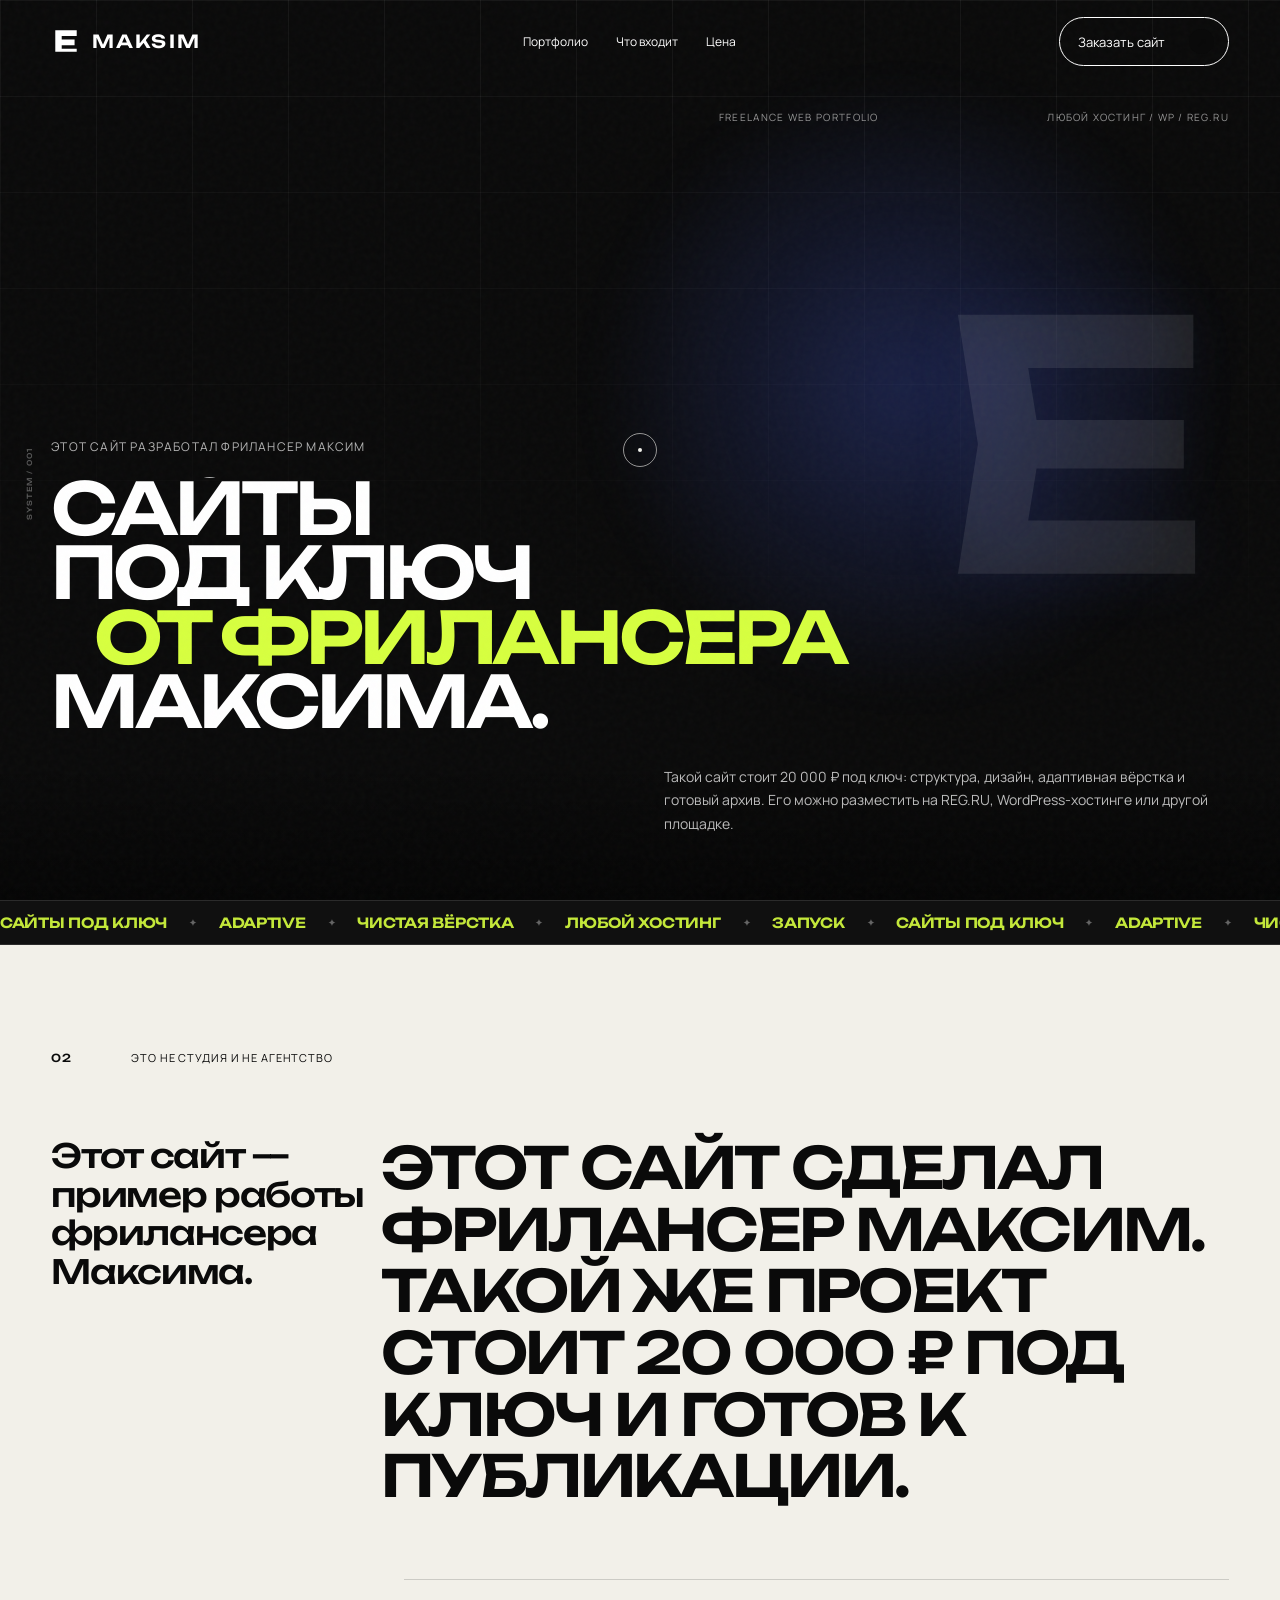
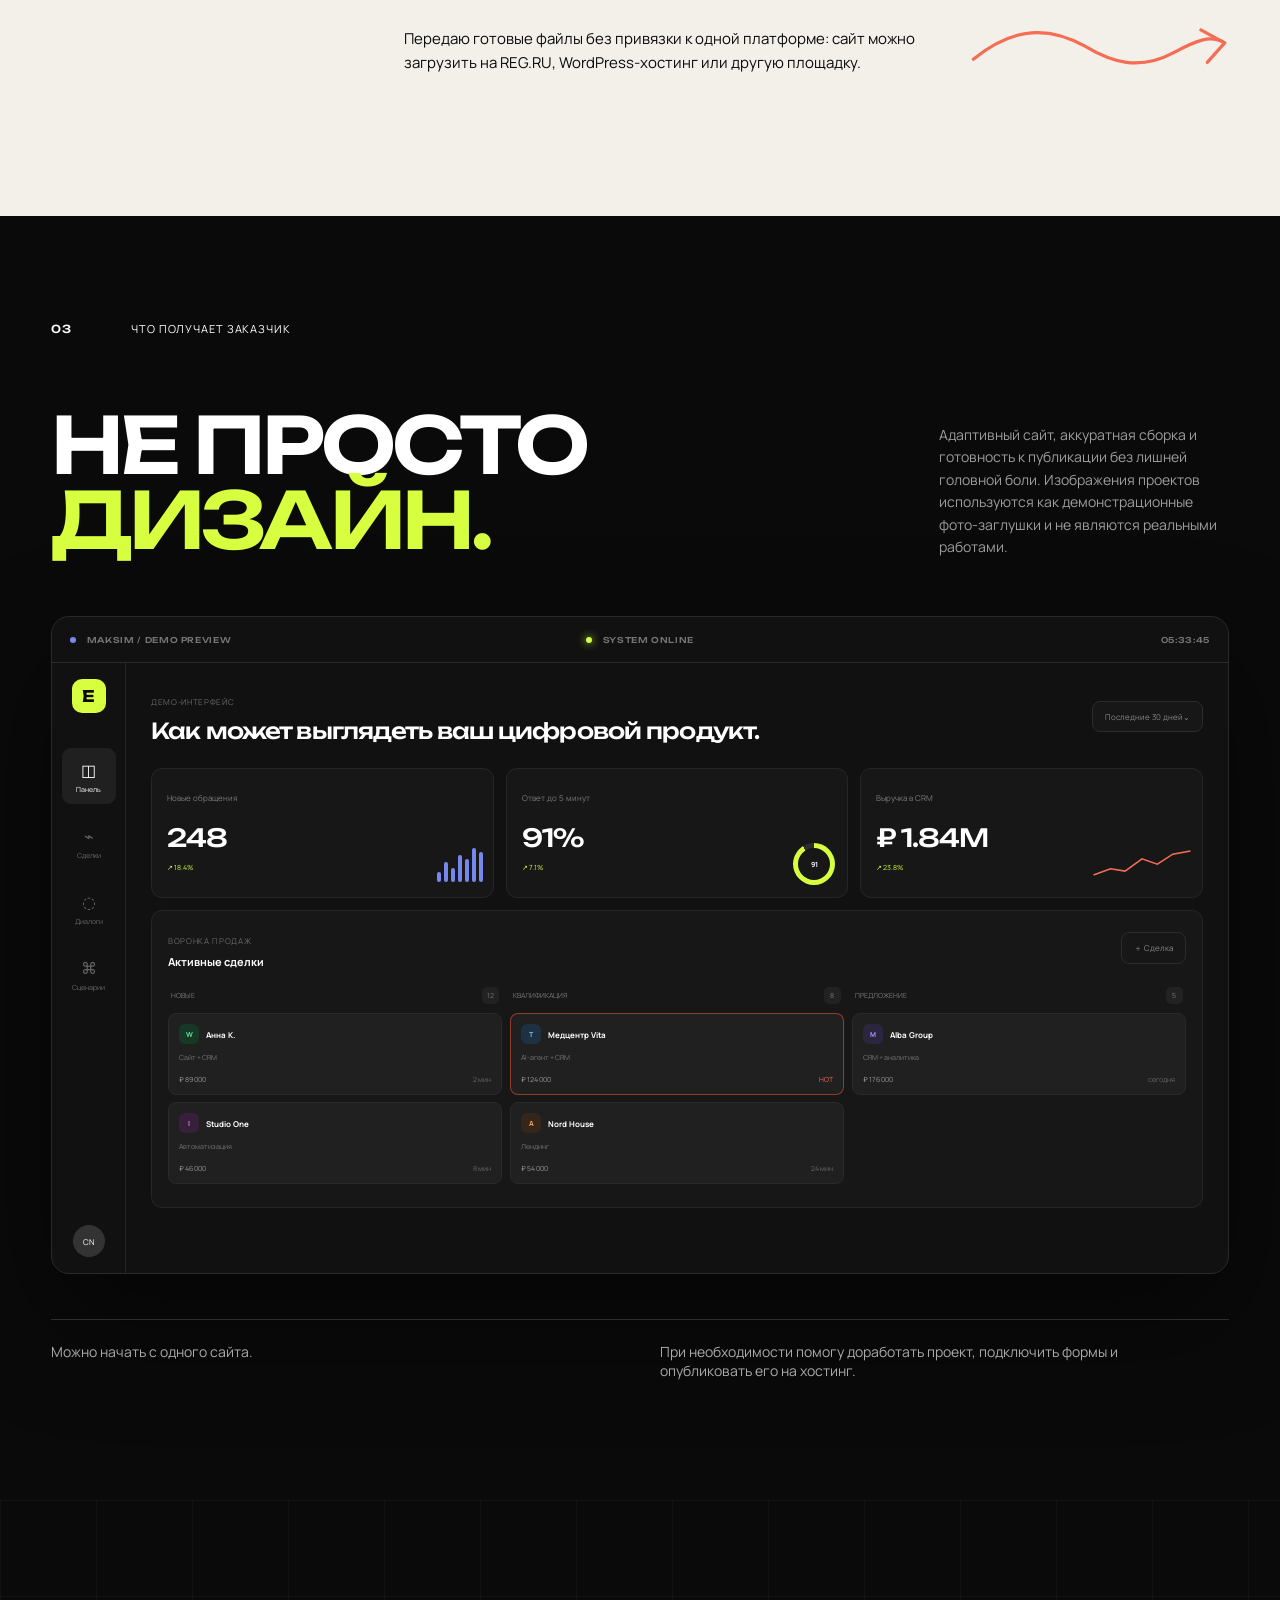
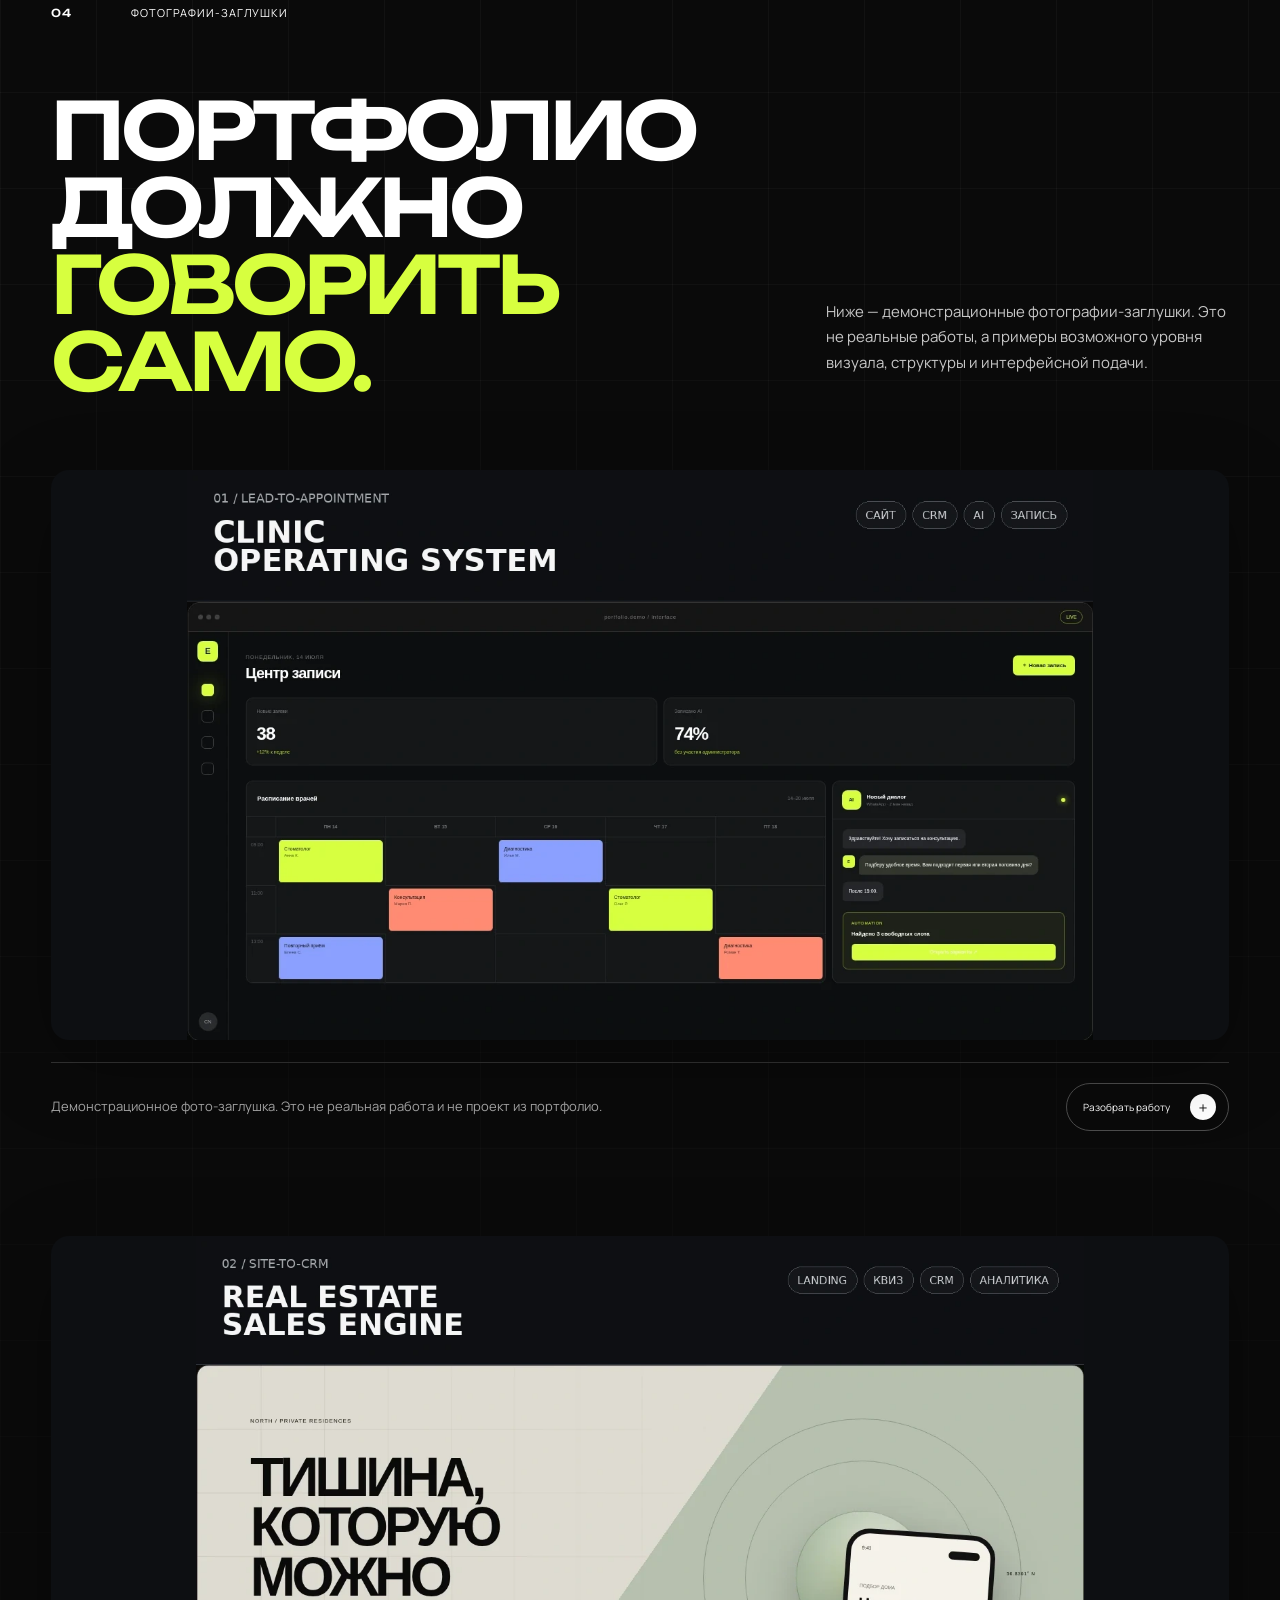
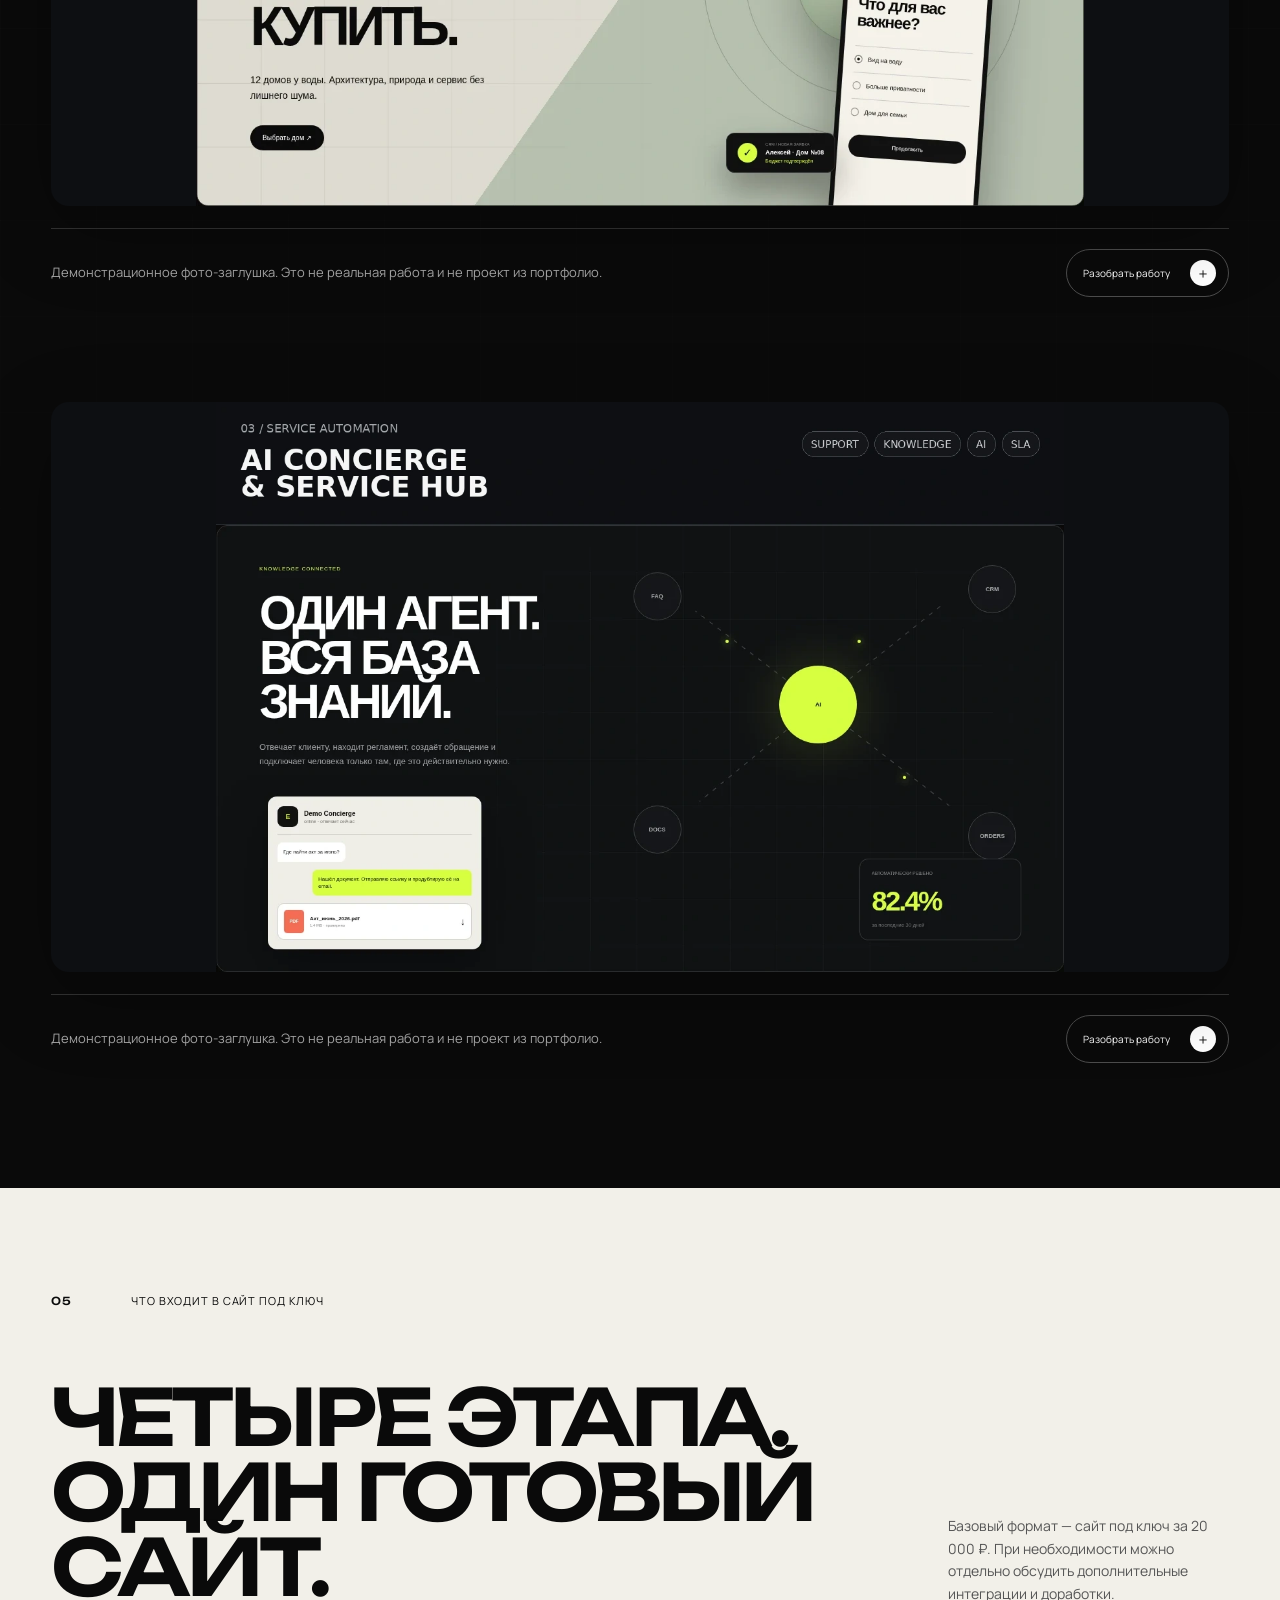
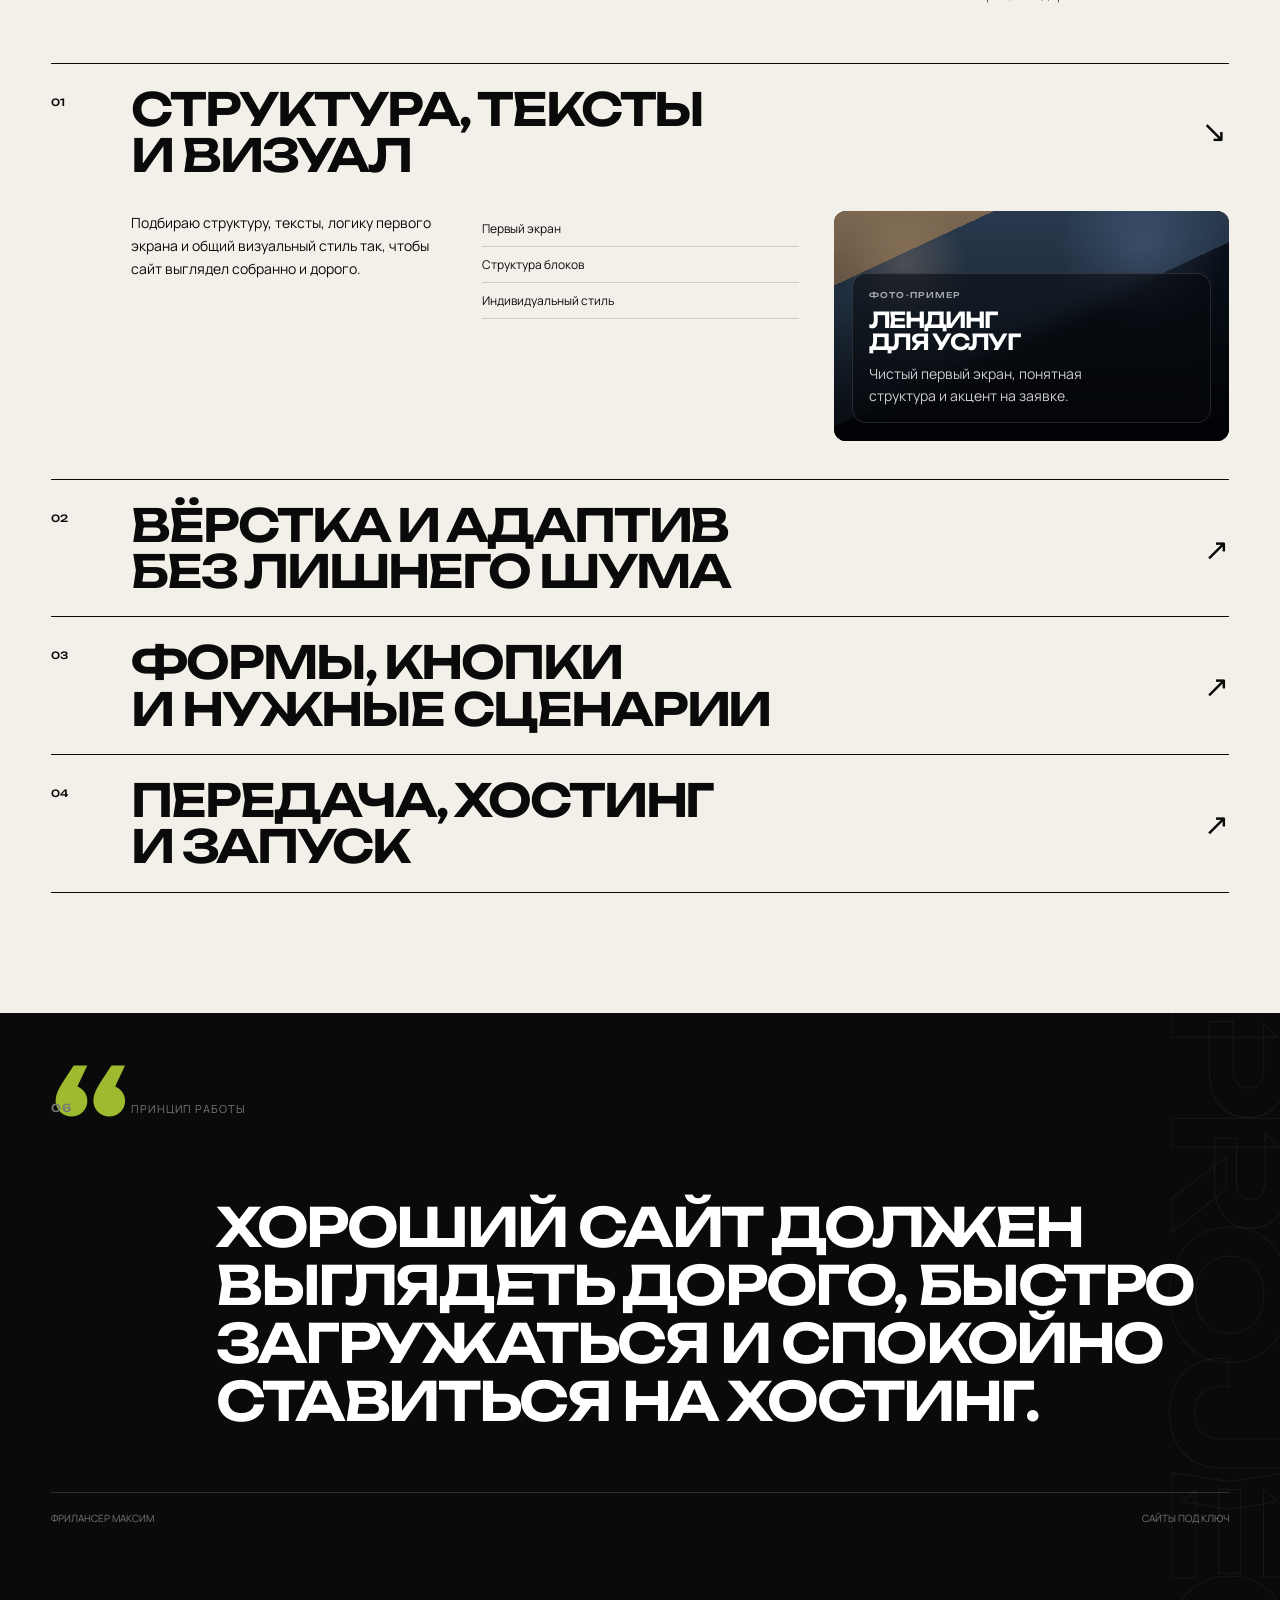
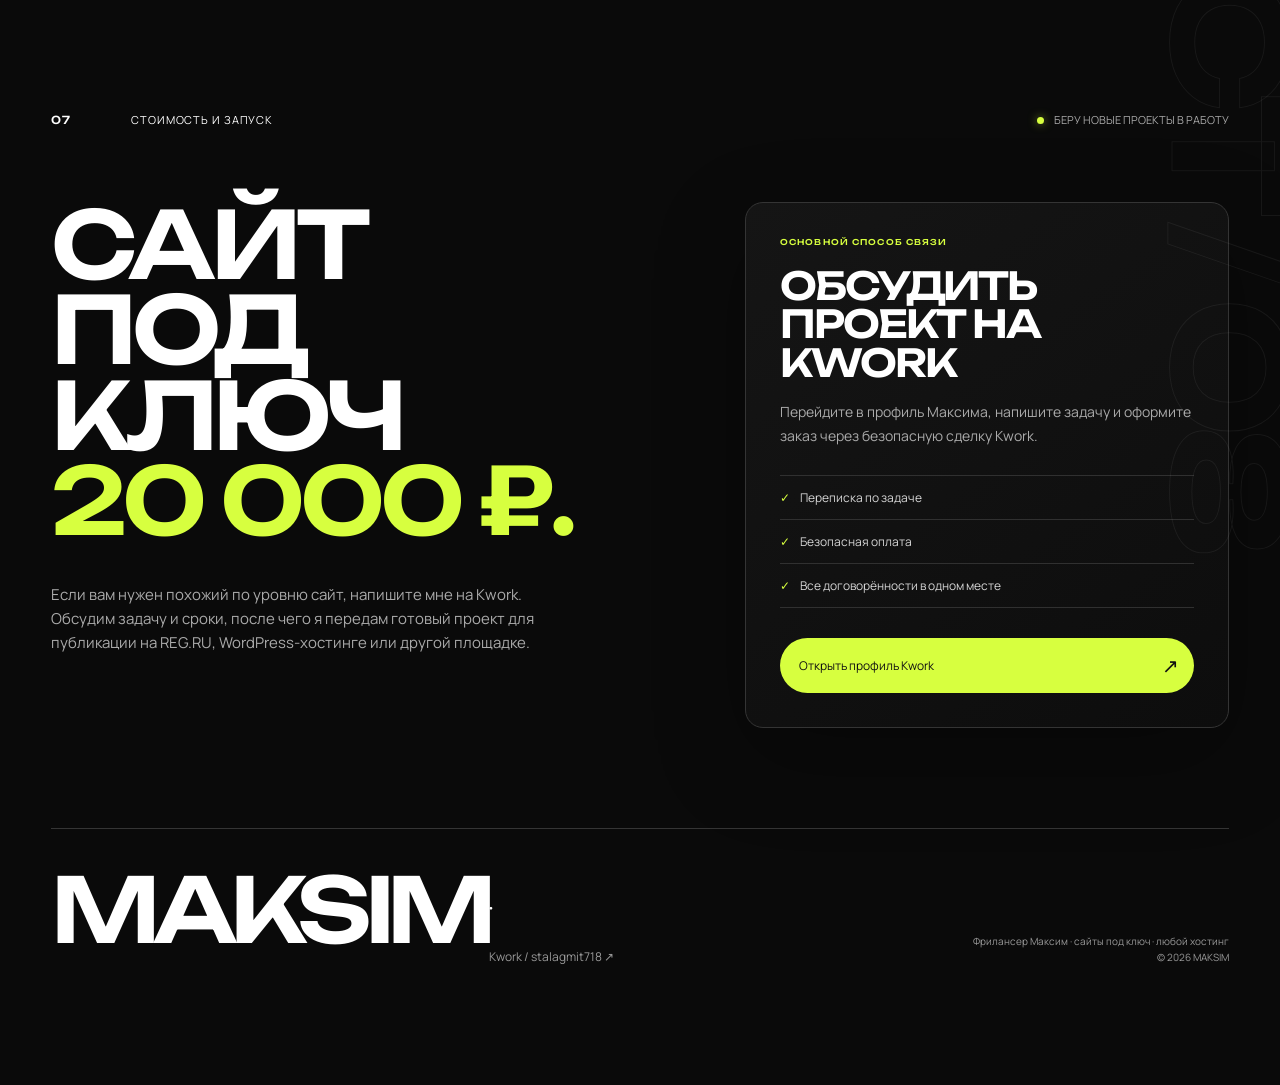
==== commit 4bce5f54: "Add files via upload" ====
--- a/index.html
+++ b/index.html
@@ -54,14 +54,7 @@
 <p>Такой сайт стоит 20 000 ₽ под ключ: структура, дизайн, адаптивная вёрстка и готовый архив. Его можно разместить на REG.RU, WordPress‑хостинге или другой площадке.</p>
 </div>
 </div>
-<div aria-label="Схема создания сайта фрилансером Максимом" class="hero-orbit">
-<svg aria-hidden="true" class="orbit-lines" preserveaspectratio="none" viewbox="0 0 800 620"><path d="M90 115 C245 100 285 205 390 285"></path><path d="M710 105 C560 105 525 205 410 285"></path><path d="M650 515 C545 455 510 385 410 315"></path></svg>
-<div class="orbit-node n1" data-depth="8"><small>01</small><strong>Дизайн</strong><span>Структура · UI · Адаптив</span></div>
-<div class="orbit-node n2" data-depth="13"><small>02</small><strong>Сборка</strong><span>HTML · CSS · JS</span></div>
-<div class="orbit-node core" data-depth="18"><div class="core-ring"></div><strong>E</strong><i>portfolio</i></div>
-<div class="orbit-node n4" data-depth="15"><small>03</small><strong>Запуск</strong><span>Хостинг · Формы · Передача</span></div>
-<span class="signal s1"></span><span class="signal s2"></span>
-</div>
+<div aria-hidden="true" class="hero-letter-e">E</div>
 <div aria-hidden="true" class="hero-watermark">E</div>
 </section>
 <section aria-label="Навыки и преимущества" class="ticker">
--- a/styles.css
+++ b/styles.css
@@ -388,3 +388,33 @@
 .scene-card .portfolio-shot img{display:block;width:100%;height:auto;object-fit:contain}
 .scene-card .scene-placeholder{min-height:120px;display:flex;align-items:center;justify-content:center;text-align:center}
 .scene-card .scene-placeholder p{margin:0;font-size:clamp(22px,2vw,34px);font-weight:700}
+
+
+/* Hero visual: one restrained letter only. */
+.hero-letter-e{
+  position:absolute;
+  z-index:2;
+  right:8.5vw;
+  top:50%;
+  transform:translateY(-52%);
+  font:600 clamp(170px,27vw,480px)/.78 var(--display);
+  letter-spacing:-.12em;
+  color:rgba(255,255,255,.085);
+  text-shadow:0 0 70px rgba(88,112,255,.08);
+  user-select:none;
+  pointer-events:none;
+}
+@media(max-width:1100px){
+  .hero-letter-e{right:5vw;font-size:clamp(150px,30vw,330px)}
+}
+@media(max-width:780px){
+  .hero-letter-e{
+    right:50%;
+    top:auto;
+    bottom:30px;
+    transform:translateX(50%);
+    font-size:72vw;
+    color:rgba(255,255,255,.065);
+    text-shadow:0 0 45px rgba(88,112,255,.06);
+  }
+}
